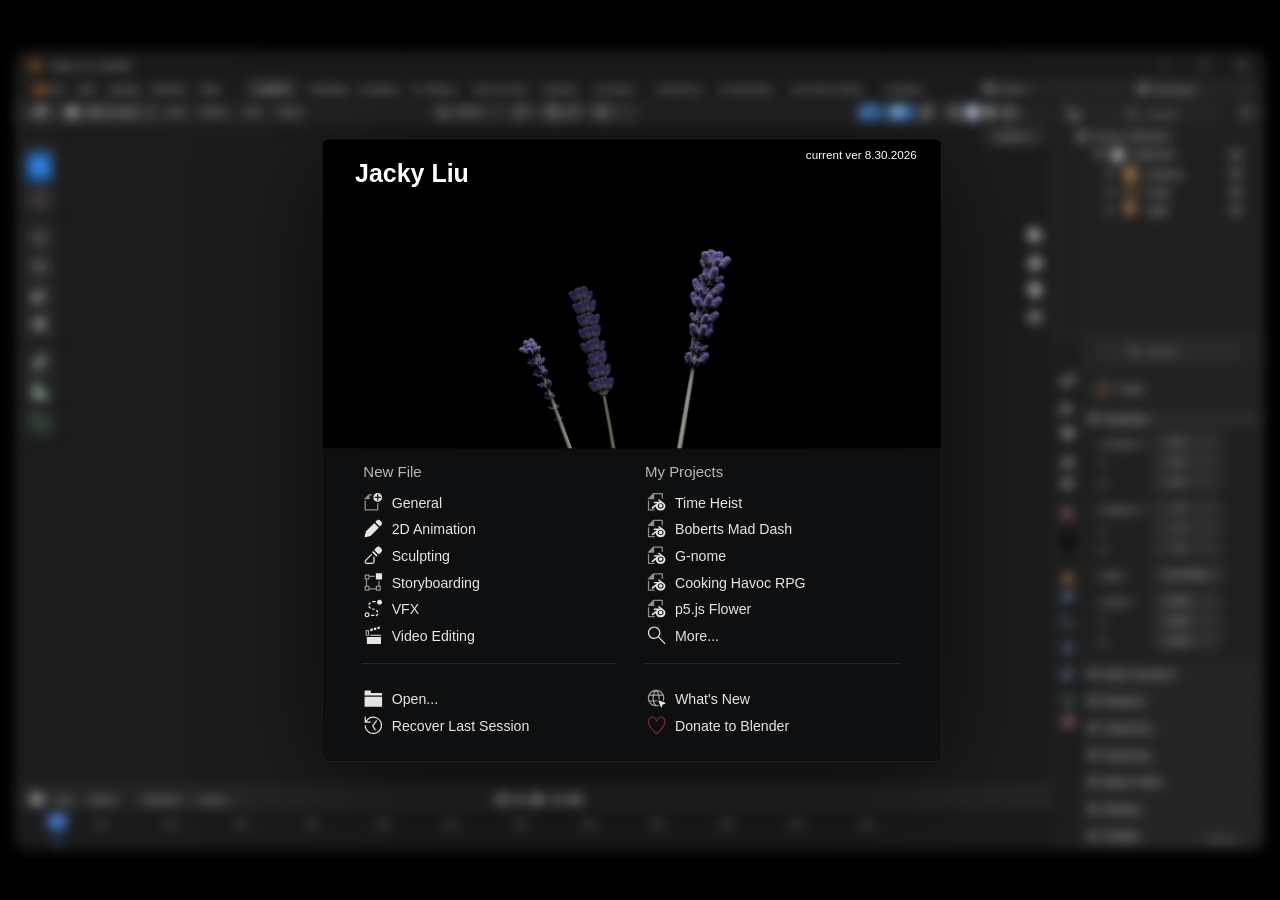
==== index.html @ 68625689 "three.js setup + first prototype 3D model display test into viewport of Blender window." ====
<!DOCTYPE html>
<html lang="en">
<head>
    <meta charset="UTF-8">
    <meta name="viewport" content="width=device-width, initial-scale=1.0">
    <title>Jacky Liu | Portfolio</title>
    <link rel="stylesheet" href="style.css?v=time-heist-recruiter-card-v5">
    <script src="startup.js?v=time-heist-recruiter-showcase" defer></script>
    <script type="module" src="showcase.js?v=time-heist-recruiter-showcase"></script>
</head>
<body>
    <main class="startup-stage" aria-label="Jacky Liu portfolio">
        <div class="workspace-window">
            <img
                class="blender-ui"
                src="assets/blender_ui_shell.svg?v=seamless-viewport-controls"
                alt="Blender-style portfolio workspace"
            >
        </div>

        <div class="viewport-showcase" aria-label="Time Heist 3D model showcase">
            <canvas class="viewport-canvas"></canvas>
            <div class="model-status" role="status">Loading Time Heist model...</div>
        </div>

        <div class="viewport-controls" aria-hidden="true">
            <svg class="viewport-control-header" viewBox="0 29 1190 26" preserveAspectRatio="none">
                <use href="assets/blender_ui_grouped.svg?v=viewport-transform-controls#viewport-header"></use>
            </svg>
            <svg class="viewport-control-toolbar" viewBox="0 55 54 370" preserveAspectRatio="xMinYMin meet">
                <use href="assets/blender_ui_grouped.svg?v=viewport-transform-controls#left-toolbar"></use>
            </svg>
            <svg class="viewport-control-options" viewBox="1100 55 90 30" preserveAspectRatio="xMaxYMin meet">
                <use href="assets/blender_ui_grouped.svg?v=viewport-transform-controls#viewport-options"></use>
            </svg>
            <svg class="viewport-control-navigation" viewBox="1150 155 40 140" preserveAspectRatio="xMaxYMin meet">
                <use href="assets/blender_ui_grouped.svg?v=viewport-transform-controls#right-viewport-nav"></use>
            </svg>
        </div>

        <aside class="project-details" aria-hidden="true" aria-label="Time Heist project details" inert>
            <div class="project-details-titlebar">
                <svg class="project-details-logo" viewBox="0 0 1800 1500" aria-hidden="true">
                    <use href="assets/blender_ui_grouped.svg#blender-blender"></use>
                </svg>
                <span class="project-details-filename">Time Heist.blend</span>
                <div class="project-window-controls" aria-hidden="true">
                    <span class="project-window-minimize"></span>
                    <span class="project-window-maximize"></span>
                    <span class="project-window-close"></span>
                </div>
            </div>
            <div class="project-details-body">
                <div class="project-heading">
                    <div class="project-meta">
                        <span>In development</span>
                        <span>27+ weeks</span>
                    </div>
                    <h1>Time Heist</h1>
                    <p class="project-summary">
                        A stealth puzzle game about breaking into Time Corp and using time travel to explore the building across repeated nights.
                    </p>
                </div>

                <div class="project-scope">
                    <div>
                        <span>Primary role</span>
                        <strong>Lead 3D Artist</strong>
                    </div>
                    <div>
                        <span>Additional disciplines</span>
                        <strong>Environment Art, Animation, Level Design</strong>
                    </div>
                </div>

                <div class="asset-preview-row" aria-live="polite">
                    <span>Selected asset</span>
                    <strong data-active-model>PC workstation</strong>
                    <span data-active-model-count>01 / 07</span>
                </div>

                <section class="project-contribution" aria-labelledby="contribution-heading">
                    <div class="contribution-heading">
                        <h2 id="contribution-heading">Selected contributions</h2>
                        <span>Jacky Liu</span>
                    </div>
                    <ol>
                        <li>
                            <span class="contribution-index">01</span>
                            <div>
                                <strong>3D environment production</strong>
                                <p>Created most of the 3D models that establish the world of Time Corp.</p>
                            </div>
                        </li>
                        <li>
                            <span class="contribution-index">02</span>
                            <div>
                                <strong>Level layout and spatial flow</strong>
                                <p>Contributed to the structure of levels and how players move through each space.</p>
                            </div>
                        </li>
                        <li>
                            <span class="contribution-index">03</span>
                            <div>
                                <strong>Environmental puzzle design</strong>
                                <p>Helped shape how puzzles are discovered, navigated, and solved through the environment.</p>
                            </div>
                        </li>
                    </ol>
                </section>

                <div class="project-footer">
                    <span class="project-genre">Stealth puzzle game</span>
                    <a class="project-link" href="https://surfinkreeper.itch.io/time-heist" target="_blank" rel="noreferrer">
                        View on itch.io
                    </a>
                </div>
            </div>
        </aside>

        <div class="startup-window">
            <div class="startup-art" aria-hidden="true">
                <video
                    class="startup-video startup-video-intro"
                    src="assets/media/flowers-intro.mp4?v=idle-handoff"
                    poster="assets/media/flowers-poster.jpg"
                    muted playsinline preload="auto"
                    disablepictureinpicture tabindex="-1"
                ></video>
                <video
                    class="startup-video startup-video-idle"
                    src="assets/media/flowers-idle.mp4?v=breathing-quicker"
                    muted loop playsinline preload="auto"
                    disablepictureinpicture tabindex="-1"
                ></video>
            </div>
            <img
                class="startup-frame"
                src="assets/blender_startup_grouped_jacky_v7.svg?v=video-overlay"
                alt="Jacky Liu portfolio startup window with project list"
            >
            <div class="project-menu" aria-label="My Projects">
                <button type="button" data-project="time-heist" aria-label="Open Time Heist"></button>
                <button type="button" data-project="boberts-mad-dash" aria-label="Select Boberts Mad Dash"></button>
                <button type="button" data-project="g-nome" aria-label="Select G-nome"></button>
                <button type="button" data-project="cooking-havoc-rpg" aria-label="Select Cooking Havoc RPG"></button>
                <button type="button" data-project="p5-flower" aria-label="Select p5.js Flower"></button>
            </div>
        </div>
    </main>
</body>
</html>
---- style.css ----
* {
  box-sizing: border-box;
  margin: 0;
  padding: 0;
}

html,
body {
  min-height: 100%;
}

body.project-active {
  overflow: hidden;
}

body {
  min-height: 100vh;
  overflow: hidden;
  background: #000;
  color: #fff;
  font-family: Arial, sans-serif;
}

.startup-stage {
  --window-inset: 16px;
  position: relative;
  width: 100vw;
  min-height: 100vh;
  display: grid;
  place-items: center;
  overflow: hidden;
  background: #000;
}

.blender-ui {
  display: block;
  user-select: none;
  pointer-events: none;
}

.workspace-window {
  /* Match the SVG proportions so the border never surrounds empty side gutters. */
  position: relative;
  width: min(
    calc(100vw - 2 * var(--window-inset)),
    calc((100svh - 2 * var(--window-inset) - 2px) * 1430 / 912 + 2px)
  );
  aspect-ratio: 1430 / 912;
  z-index: 2;
  transform-origin: calc(595 / 1430 * 100%) calc(461.5 / 912 * 100%);
  transition:
    transform 1600ms cubic-bezier(0.18, 0.84, 0.26, 1),
    opacity 500ms ease 650ms;
  will-change: transform, opacity;
}

.blender-ui {
  position: relative;
  z-index: 2;
  width: 100%;
  height: auto;
  object-fit: contain;
  border: 1px solid #4a4a4a;
  border-radius: 9px;
  background: #1c1c1c;
  opacity: 0;
  transform: translateY(28px) scale(0.86);
  filter: blur(0) drop-shadow(0 24px 80px rgba(0, 0, 0, 0.72));
  animation:
    windowPop 420ms cubic-bezier(0.16, 1, 0.3, 1) 500ms forwards,
    workspaceDefocus 1600ms ease-in-out 2000ms forwards;
}

.startup-window {
  position: absolute;
  left: 50%;
  top: 50%;
  width: min(54vw, 640px);
  min-width: 420px;
  aspect-ratio: 768 / 752;
  opacity: 0;
  transform: translate(-50%, -46%) scale(0.88);
  filter: drop-shadow(0 22px 58px rgba(0, 0, 0, 0.58));
  animation: dialogPop 360ms cubic-bezier(0.16, 1, 0.3, 1) 950ms forwards;
  transition:
    opacity 480ms ease,
    transform 620ms cubic-bezier(0.4, 0, 0.2, 1),
    filter 480ms ease;
  z-index: 4;
}

.startup-art {
  /* Match the artwork opening in the supplied 768 x 752 SVG exactly. */
  position: absolute;
  left: calc(2 / 768 * 100%);
  top: calc(2 / 752 * 100%);
  width: calc(744 / 768 * 100%);
  height: calc(372 / 752 * 100%);
  border-radius: 1.07527% 1.07527% 0 0 / 2.15054% 2.15054% 0 0;
  overflow: hidden;
  background: #000;
}

.startup-video {
  display: block;
  width: 100%;
  height: 100%;
  object-fit: cover;
  object-position: center;
}

.startup-video-idle {
  position: absolute;
  inset: 0;
  opacity: 0;
}

.startup-video-idle.is-active {
  opacity: 1;
}

.startup-frame {
  position: relative;
  z-index: 2;
  display: block;
  width: 100%;
  height: auto;
}

.project-menu {
  position: absolute;
  z-index: 3;
  left: calc(378 / 768 * 100%);
  top: calc(420 / 752 * 100%);
  width: calc(360 / 768 * 100%);
  height: calc(160 / 752 * 100%);
  display: grid;
  grid-template-rows: repeat(5, 1fr);
}

.project-menu button {
  width: 100%;
  min-width: 0;
  border: 1px solid transparent;
  border-radius: 3px;
  background: transparent;
  cursor: pointer;
  transition: background-color 120ms ease, border-color 120ms ease;
}

.project-menu button:hover,
.project-menu button:focus-visible {
  border-color: rgba(105, 168, 235, 0.5);
  outline: none;
  background: rgba(47, 111, 178, 0.34);
}

.project-menu button:active {
  background: rgba(56, 126, 201, 0.5);
}

.viewport-showcase {
  position: fixed;
  z-index: 1;
  inset: 0;
  width: 100vw;
  height: 100svh;
  overflow: hidden;
  background: #25282d;
  opacity: 0;
  pointer-events: none;
  transition: opacity 420ms ease;
  will-change: opacity;
}

.viewport-canvas {
  display: block;
  width: 100%;
  height: 100%;
}

.model-status {
  position: absolute;
  left: 50%;
  top: 50%;
  transform: translate(-50%, -50%);
  color: #c8c8c8;
  font-size: 13px;
  white-space: nowrap;
  transition: opacity 240ms ease;
}

.viewport-controls {
  position: fixed;
  z-index: 3;
  inset: 0;
  opacity: 0;
  pointer-events: none;
  filter: blur(0);
  animation:
    controlsAppear 420ms ease 500ms forwards,
    controlsDefocus 1600ms ease-in-out 2000ms forwards;
}

.viewport-controls svg {
  position: fixed;
  display: block;
  overflow: visible;
}

.viewport-control-header {
  left: var(--control-header-left, 0px);
  top: var(--control-header-top, 0px);
  width: var(--control-header-width, 1px);
  height: var(--control-header-height, 1px);
  overflow: hidden !important;
}

.viewport-control-toolbar {
  left: var(--control-toolbar-left, 0px);
  top: var(--control-toolbar-top, 0px);
  width: var(--control-toolbar-width, 1px);
  height: var(--control-toolbar-height, 1px);
}

.viewport-control-options {
  left: var(--control-options-left, 0px);
  top: var(--control-options-top, 0px);
  width: var(--control-options-width, 1px);
  height: var(--control-options-height, 1px);
}

.viewport-control-navigation {
  left: var(--control-navigation-left, 0px);
  top: var(--control-navigation-top, 0px);
  width: var(--control-navigation-width, 1px);
  height: var(--control-navigation-height, 1px);
}

.viewport-showcase.is-ready .model-status {
  opacity: 0;
}

.viewport-showcase.is-error .model-status {
  color: #f1a0a0;
}

.project-details {
  position: fixed;
  z-index: 4;
  top: 50%;
  right: clamp(62px, 5.5vw, 92px);
  width: clamp(430px, 40vw, 580px);
  height: min(88svh, 760px);
  max-height: calc(100svh - 64px);
  display: flex;
  flex-direction: column;
  overflow: hidden;
  border: 1px solid #51555a;
  border-radius: 7px;
  background: rgba(35, 37, 41, 0.97);
  box-shadow: 0 22px 62px rgba(0, 0, 0, 0.5);
  color: #d8d8d8;
  opacity: 0;
  pointer-events: none;
  transform: translate(28px, -50%) scale(0.96);
  transition:
    opacity 360ms ease 900ms,
    transform 560ms cubic-bezier(0.16, 1, 0.3, 1) 900ms;
  font-family: Arial, sans-serif;
  letter-spacing: 0;
}

.project-details-titlebar {
  flex: 0 0 32px;
  height: 32px;
  display: flex;
  align-items: center;
  gap: 8px;
  padding-left: 9px;
  border-bottom: 1px solid #111214;
  background: #1b1d20;
  color: #cfd1d4;
  font-size: 12px;
}

.project-details-logo {
  flex: 0 0 20px;
  width: 20px;
  height: 18px;
}

.project-details-filename {
  min-width: 0;
  overflow: hidden;
  text-overflow: ellipsis;
  white-space: nowrap;
}

.project-window-controls {
  height: 100%;
  margin-left: auto;
  display: flex;
  align-items: stretch;
}

.project-window-controls span {
  position: relative;
  width: 32px;
  color: #d5d5d5;
}

.project-window-controls span::before,
.project-window-controls span::after {
  content: "";
  position: absolute;
  left: 50%;
  top: 50%;
  width: 10px;
  height: 1px;
  background: currentColor;
  transform: translate(-50%, -50%);
}

.project-window-maximize::before {
  height: 8px !important;
  border: 1px solid currentColor;
  background: transparent !important;
}

.project-window-close {
  background: #c84c4c;
}

.project-window-close::before {
  transform: translate(-50%, -50%) rotate(45deg) !important;
}

.project-window-close::after {
  transform: translate(-50%, -50%) rotate(-45deg) !important;
}

.project-details-body {
  flex: 1 1 auto;
  min-height: 0;
  display: flex;
  flex-direction: column;
  padding: 16px 24px;
  overflow-y: auto;
  max-height: none;
}

.project-meta {
  display: flex;
  justify-content: space-between;
  gap: 16px;
  color: #9ba0a7;
  font-size: 10px;
  font-weight: 700;
  text-transform: uppercase;
}

.project-details h1 {
  margin-top: 9px;
  color: #f1f2f3;
  font-size: clamp(32px, 3vw, 42px);
  line-height: 1.05;
  letter-spacing: 0;
}

.project-summary {
  max-width: 48ch;
  margin-top: 12px;
  color: #bfc2c6;
  font-size: 13.5px;
  line-height: 1.52;
}

.project-scope {
  display: grid;
  grid-template-columns: 0.85fr 1.5fr;
  margin-top: 14px;
  border-top: 1px solid #4a4d52;
  border-bottom: 1px solid #151618;
}

.project-scope > div {
  min-width: 0;
  padding: 10px 14px 10px 0;
}

.project-scope > div + div {
  padding-left: 18px;
  border-left: 1px solid #4a4d52;
}

.project-scope span {
  display: block;
  color: #8f949a;
  font-size: 9px;
  font-weight: 700;
  text-transform: uppercase;
}

.project-scope strong {
  display: block;
  margin-top: 5px;
  color: #e1e3e5;
  font-size: 12px;
  line-height: 1.35;
}

.asset-preview-row {
  display: grid;
  grid-template-columns: auto minmax(0, 1fr) auto;
  align-items: center;
  gap: 10px;
  min-height: 33px;
  margin-top: 8px;
  padding: 0 9px;
  border-top: 1px solid #4a4d52;
  border-bottom: 1px solid #151618;
  background: #2b2e32;
  color: #94999f;
  font-size: 10px;
  text-transform: uppercase;
}

.asset-preview-row strong {
  overflow: hidden;
  color: #e1e3e5;
  font-size: 11px;
  text-align: right;
  text-overflow: ellipsis;
  white-space: nowrap;
}

.project-contribution {
  margin-top: 14px;
}

.contribution-heading {
  display: flex;
  align-items: baseline;
  justify-content: space-between;
  gap: 16px;
}

.contribution-heading h2 {
  color: #f2f2f2;
  font-size: 13px;
  line-height: 1.3;
}

.contribution-heading span {
  color: #f39a42;
  font-size: 10px;
  font-weight: 700;
  text-transform: uppercase;
}

.project-contribution ol {
  margin-top: 8px;
  list-style: none;
}

.project-contribution li {
  display: grid;
  grid-template-columns: 30px minmax(0, 1fr);
  gap: 10px;
  padding: 7px 0;
  border-top: 1px solid #44474c;
}

.contribution-index {
  color: #f39a42;
  font-size: 10px;
  font-weight: 700;
  line-height: 1.4;
}

.project-contribution li strong {
  display: block;
  color: #e7e8e9;
  font-size: 12px;
  line-height: 1.35;
}

.project-contribution li p {
  margin-top: 3px;
  color: #aeb2b6;
  font-size: 11.5px;
  line-height: 1.42;
}

.project-footer {
  display: flex;
  align-items: center;
  justify-content: space-between;
  gap: 18px;
  margin-top: auto;
  padding-top: 10px;
  border-top: 1px solid #4a4d52;
}

.project-genre {
  color: #8f949a;
  font-size: 10px;
  font-weight: 700;
  text-transform: uppercase;
}

.project-link {
  display: inline-flex;
  align-items: center;
  min-height: 34px;
  flex: 0 0 auto;
  margin-top: 0;
  padding: 0 13px;
  border: 1px solid #5f646a;
  border-radius: 4px;
  background: #3a3d42;
  color: #f4f4f4;
  font-size: 12px;
  font-weight: 600;
  text-decoration: none;
  transition: background-color 140ms ease, border-color 140ms ease;
}

.project-link:hover,
.project-link:focus-visible {
  border-color: #f39a42;
  outline: none;
  background: #484c52;
}

.startup-stage.project-open .startup-window {
  animation: none;
  opacity: 0;
  transform: translate(-50%, -50%) scale(0.94);
  filter: blur(8px) drop-shadow(0 12px 30px rgba(0, 0, 0, 0.35));
  pointer-events: none;
}

.startup-stage.project-open .blender-ui {
  animation: none;
  opacity: 1;
  transform: none;
  background: transparent;
  filter: blur(0) drop-shadow(0 24px 80px rgba(0, 0, 0, 0.72));
  transition: filter 900ms ease;
}

.startup-stage.project-open .workspace-window {
  transform: scale(1.8);
  opacity: 0;
}

.startup-stage.project-open .viewport-showcase {
  opacity: 1;
}

.startup-stage.project-open .project-details {
  opacity: 1;
  pointer-events: auto;
  transform: translate(0, -50%) scale(1);
}

.startup-stage.project-open .viewport-controls {
  animation: none;
  opacity: 1;
  filter: blur(0);
  transition: filter 900ms ease;
}

.startup-stage.project-open .viewport-controls svg {
  transition:
    left 1600ms cubic-bezier(0.18, 0.84, 0.26, 1),
    top 1600ms cubic-bezier(0.18, 0.84, 0.26, 1),
    width 1600ms cubic-bezier(0.18, 0.84, 0.26, 1),
    height 1600ms cubic-bezier(0.18, 0.84, 0.26, 1);
}

.startup-stage.project-open .viewport-control-header {
  left: 0;
  top: 0;
  width: 100vw;
  height: clamp(27px, 2.2vw, 34px);
}

.startup-stage.project-open .viewport-control-toolbar {
  left: clamp(8px, 0.8vw, 14px);
  top: clamp(38px, 3.5vw, 54px);
  width: clamp(42px, 3.8vw, 54px);
  height: clamp(288px, 27vw, 370px);
}

.startup-stage.project-open .viewport-control-options {
  left: calc(100vw - clamp(76px, 7.6vw, 94px) - clamp(8px, 0.8vw, 14px));
  top: clamp(35px, 3vw, 48px);
  width: clamp(76px, 7.6vw, 94px);
  height: 32px;
}

.startup-stage.project-open .viewport-control-navigation {
  left: calc(100vw - clamp(36px, 3.4vw, 44px) - clamp(7px, 0.7vw, 12px));
  top: clamp(90px, 12vh, 150px);
  width: clamp(36px, 3.4vw, 44px);
  height: clamp(126px, 12vw, 154px);
}

@keyframes windowPop {
  0% {
    opacity: 0;
    transform: translateY(28px) scale(0.86);
  }

  70% {
    opacity: 1;
    transform: translateY(-4px) scale(1.012);
  }

  100% {
    opacity: 1;
    transform: translateY(0) scale(1);
  }
}

@keyframes workspaceDefocus {
  from {
    filter: blur(0) drop-shadow(0 24px 80px rgba(0, 0, 0, 0.72));
  }

  to {
    filter: blur(6px) drop-shadow(0 24px 80px rgba(0, 0, 0, 0.72));
  }
}

@keyframes controlsAppear {
  to {
    opacity: 1;
  }
}

@keyframes controlsDefocus {
  from {
    filter: blur(0);
  }

  to {
    filter: blur(6px);
  }
}

@keyframes dialogPop {
  0% {
    opacity: 0;
    transform: translate(-50%, -46%) scale(0.88);
  }

  72% {
    opacity: 1;
    transform: translate(-50%, -51%) scale(1.018);
  }

  100% {
    opacity: 1;
    transform: translate(-50%, -50%) scale(1);
  }
}

@media (max-width: 780px) {
  body {
    overflow: auto;
  }

  .startup-stage {
    --window-inset: 9px;
    min-height: 100svh;
  }

  .blender-ui {
    transform-origin: 50% 50%;
  }

  .startup-window {
    width: min(88vw, 540px);
    min-width: 0;
  }

  .startup-stage.project-open .viewport-control-header {
    width: max(850px, 100vw);
  }

  .startup-stage.project-open .viewport-control-toolbar {
    top: 36px;
  }

  .startup-stage.project-open .viewport-control-options {
    top: 34px;
  }

  .startup-stage.project-open .workspace-window {
    transform: scale(2.15);
  }

  .project-details {
    top: auto;
    right: 10px;
    bottom: 10px;
    left: 66px;
    width: auto;
    height: auto;
    max-height: 43svh;
    transform: translateY(24px) scale(0.97);
  }

  .startup-stage.project-open .project-details {
    transform: translateY(0) scale(1);
  }

  .project-details-body {
    max-height: calc(43svh - 32px);
    padding: 14px 16px 16px;
  }

  .project-details h1 {
    font-size: 28px;
  }

  .project-summary {
    font-size: 12px;
    line-height: 1.4;
  }

  .asset-preview-row,
  .project-contribution {
    margin-top: 12px;
  }

  .project-scope {
    margin-top: 14px;
  }

  .project-scope > div {
    padding-top: 10px;
    padding-bottom: 10px;
  }

  .project-contribution li {
    padding: 8px 0;
  }

  .project-footer {
    margin-top: 10px;
  }
}

@media (prefers-reduced-motion: reduce) {
  .blender-ui,
  .startup-window {
    animation-duration: 1ms;
  }

  .workspace-window,
  .viewport-showcase,
  .startup-window,
  .project-details,
  .viewport-controls,
  .viewport-controls svg {
    transition-duration: 1ms;
  }
}
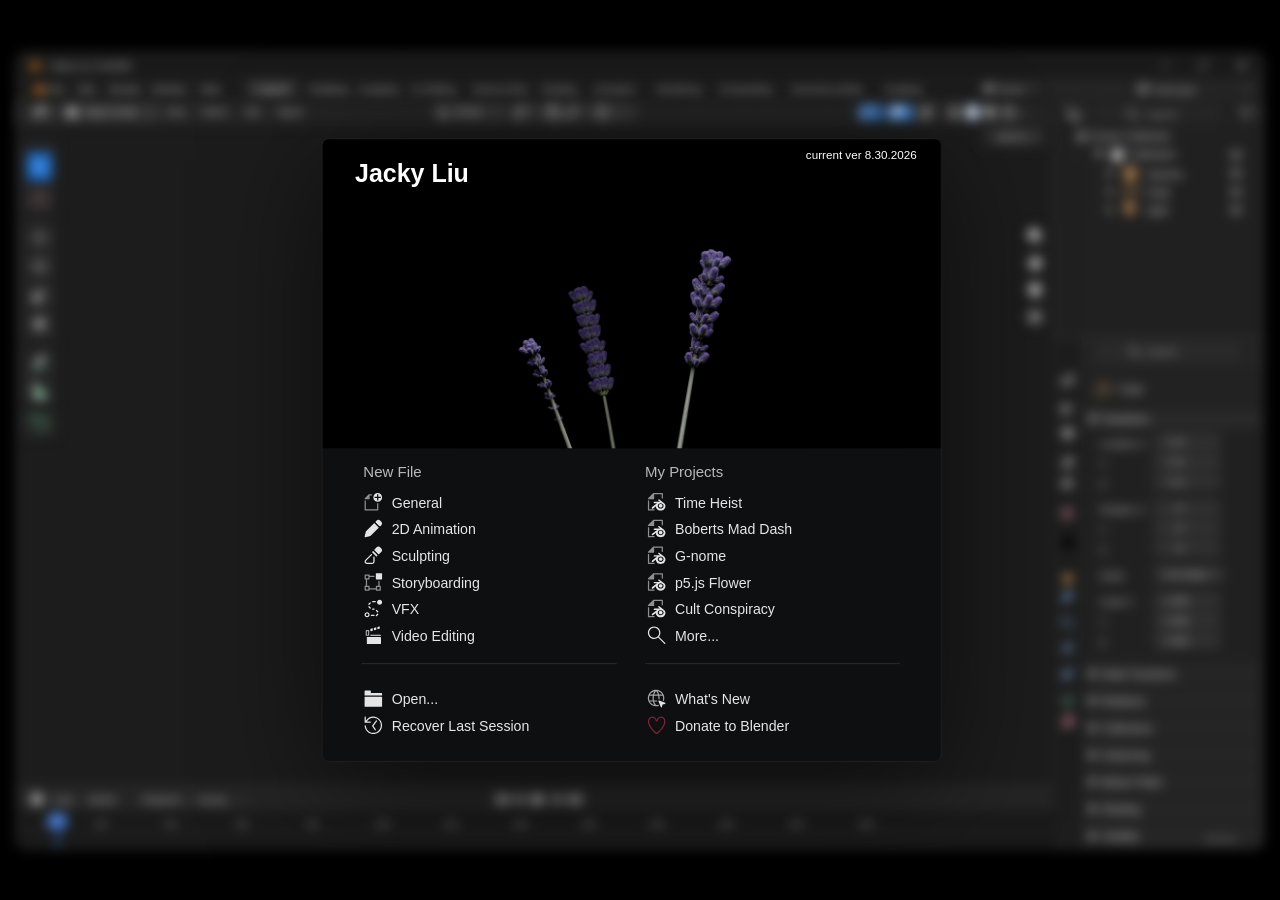
==== commit 2e318095: "project assets ported over project assets and my descriptions of projects from old site" ====
--- a/index.html
+++ b/index.html
@@ -4,9 +4,13 @@
     <meta charset="UTF-8">
     <meta name="viewport" content="width=device-width, initial-scale=1.0">
     <title>Jacky Liu | Portfolio</title>
-    <link rel="stylesheet" href="style.css?v=time-heist-recruiter-card-v5">
-    <script src="startup.js?v=time-heist-recruiter-showcase" defer></script>
-    <script type="module" src="showcase.js?v=time-heist-recruiter-showcase"></script>
+    <link rel="stylesheet" href="style.css?v=cult-conspiracy-v1">
+    <script src="startup.js?v=cult-conspiracy-v1" defer></script>
+    <script src="boberts.js?v=boberts-project-v1" defer></script>
+    <script src="g-nome.js?v=g-nome-project-v1" defer></script>
+    <script src="cult-conspiracy.js?v=cult-conspiracy-v1" defer></script>
+    <script src="flower-showcase.js?v=p5-flower-interaction-v1" defer></script>
+    <script type="module" src="showcase.js?v=time-heist-phone-v3"></script>
 </head>
 <body>
     <main class="startup-stage" aria-label="Jacky Liu portfolio">
@@ -21,6 +25,142 @@
         <div class="viewport-showcase" aria-label="Time Heist 3D model showcase">
             <canvas class="viewport-canvas"></canvas>
             <div class="model-status" role="status">Loading Time Heist model...</div>
+        </div>
+
+        <div class="flower-showcase" aria-label="p5.js procedural flower 3D showcase">
+            <div class="flower-canvas-host"></div>
+            <div class="flower-interaction-surface" role="button" tabindex="0" aria-label="Pause or orbit the procedural flower"></div>
+            <div class="model-status flower-status" role="status">Generating procedural flower...</div>
+        </div>
+
+        <div class="boberts-showcase" aria-label="Boberts Mad Dash media showcase">
+            <div class="boberts-media-stack">
+                <section class="project-media-window boberts-video-window" aria-label="Boberts Mad Dash gameplay video">
+                    <div class="project-media-titlebar">
+                        <svg class="project-details-logo" viewBox="0 0 1800 1500" aria-hidden="true">
+                            <use href="assets/blender_ui_grouped.svg#blender-blender"></use>
+                        </svg>
+                        <span>Gameplay_Preview.mp4</span>
+                        <div class="project-window-controls" aria-hidden="true">
+                            <span class="project-window-minimize"></span>
+                            <span class="project-window-maximize"></span>
+                            <span class="project-window-close"></span>
+                        </div>
+                    </div>
+                    <div class="boberts-video-frame">
+                        <iframe
+                            title="Boberts Mad Dash gameplay video"
+                            data-src="https://www.youtube-nocookie.com/embed/MgvmPtvbOAM?rel=0"
+                            allow="accelerometer; autoplay; clipboard-write; encrypted-media; gyroscope; picture-in-picture; web-share"
+                            allowfullscreen
+                        ></iframe>
+                    </div>
+                </section>
+
+                <section class="project-media-window boberts-gallery-window" aria-label="Boberts Mad Dash image showcase">
+                    <div class="project-media-titlebar">
+                        <svg class="project-details-logo" viewBox="0 0 1800 1500" aria-hidden="true">
+                            <use href="assets/blender_ui_grouped.svg#blender-blender"></use>
+                        </svg>
+                        <span>Art_Development</span>
+                        <div class="project-window-controls" aria-hidden="true">
+                            <span class="project-window-minimize"></span>
+                            <span class="project-window-maximize"></span>
+                            <span class="project-window-close"></span>
+                        </div>
+                    </div>
+                    <div class="boberts-gallery-frame">
+                        <img class="boberts-gallery-image is-active" src="assets/projects/boberts/itch-01.png" alt="Bobert character artwork">
+                        <img class="boberts-gallery-image" src="assets/projects/boberts/itch-02.png" alt="Boberts Mad Dash city gameplay">
+                    </div>
+                </section>
+            </div>
+        </div>
+
+        <div class="g-nome-showcase" aria-label="G-NOME media showcase">
+            <div class="g-nome-media-stack">
+                <section class="project-media-window g-nome-video-window" aria-label="G-NOME gameplay video">
+                    <div class="project-media-titlebar">
+                        <svg class="project-details-logo" viewBox="0 0 1800 1500" aria-hidden="true">
+                            <use href="assets/blender_ui_grouped.svg#blender-blender"></use>
+                        </svg>
+                        <span>G-NOME_Gameplay.mp4</span>
+                        <div class="project-window-controls" aria-hidden="true">
+                            <span class="project-window-minimize"></span>
+                            <span class="project-window-maximize"></span>
+                            <span class="project-window-close"></span>
+                        </div>
+                    </div>
+                    <div class="g-nome-video-frame">
+                        <iframe
+                            title="G-NOME gameplay video"
+                            data-src="https://www.youtube-nocookie.com/embed/psUDA7cmL-o?rel=0"
+                            allow="accelerometer; autoplay; clipboard-write; encrypted-media; gyroscope; picture-in-picture; web-share"
+                            allowfullscreen
+                        ></iframe>
+                    </div>
+                </section>
+
+                <section class="project-media-window g-nome-gallery-window" aria-label="G-NOME image showcase">
+                    <div class="project-media-titlebar">
+                        <svg class="project-details-logo" viewBox="0 0 1800 1500" aria-hidden="true">
+                            <use href="assets/blender_ui_grouped.svg#blender-blender"></use>
+                        </svg>
+                        <span>Arena_And_Environment_Design</span>
+                        <div class="project-window-controls" aria-hidden="true">
+                            <span class="project-window-minimize"></span>
+                            <span class="project-window-maximize"></span>
+                            <span class="project-window-close"></span>
+                        </div>
+                    </div>
+                    <div class="g-nome-gallery-frame">
+                        <img class="g-nome-gallery-image is-active" src="assets/projects/g-nome/itch-07.png" alt="G-NOME multiplayer arena overview">
+                        <img class="g-nome-gallery-image" src="assets/projects/g-nome/itch-04.png" alt="G-NOME arena with floating islands and bridges">
+                    </div>
+                </section>
+            </div>
+        </div>
+
+        <div class="cult-showcase" aria-label="Cult Conspiracy media showcase">
+            <div class="cult-media-stack">
+                <section class="project-media-window cult-animation-window" aria-label="Cult Conspiracy animated game art">
+                    <div class="project-media-titlebar">
+                        <svg class="project-details-logo" viewBox="0 0 1800 1500" aria-hidden="true">
+                            <use href="assets/blender_ui_grouped.svg#blender-blender"></use>
+                        </svg>
+                        <span>Animated_Game_Art.gif</span>
+                        <div class="project-window-controls" aria-hidden="true">
+                            <span class="project-window-minimize"></span>
+                            <span class="project-window-maximize"></span>
+                            <span class="project-window-close"></span>
+                        </div>
+                    </div>
+                    <div class="cult-animation-frame">
+                        <img class="cult-title-art" src="assets/projects/cult-conspiracy/title.png" alt="Cult Conspiracy title screen">
+                        <img class="cult-sprite cult-sprite-investigator" src="assets/projects/cult-conspiracy/animation-01.gif" alt="Animated purple cult character">
+                        <img class="cult-sprite cult-sprite-cultist" src="assets/projects/cult-conspiracy/animation-03.gif" alt="Animated gray cult character">
+                        <img class="cult-sprite cult-sprite-magic" src="assets/projects/cult-conspiracy/animation-02.gif" alt="Animated purple magic effect">
+                    </div>
+                </section>
+
+                <section class="project-media-window cult-gallery-window" aria-label="Cult Conspiracy art and gameplay showcase">
+                    <div class="project-media-titlebar">
+                        <svg class="project-details-logo" viewBox="0 0 1800 1500" aria-hidden="true">
+                            <use href="assets/blender_ui_grouped.svg#blender-blender"></use>
+                        </svg>
+                        <span>Cutscenes_And_Gameplay</span>
+                        <div class="project-window-controls" aria-hidden="true">
+                            <span class="project-window-minimize"></span>
+                            <span class="project-window-maximize"></span>
+                            <span class="project-window-close"></span>
+                        </div>
+                    </div>
+                    <div class="cult-gallery-frame">
+                        <img class="cult-gallery-image is-active" src="assets/projects/cult-conspiracy/screenshot-01.png" alt="Hand-drawn Cult Conspiracy cave cutscene">
+                        <img class="cult-gallery-image" src="assets/projects/cult-conspiracy/screenshot-02.png" alt="Cult Conspiracy shooting tutorial gameplay">
+                    </div>
+                </section>
+            </div>
         </div>
 
         <div class="viewport-controls" aria-hidden="true">
@@ -38,7 +178,7 @@
             </svg>
         </div>
 
-        <aside class="project-details" aria-hidden="true" aria-label="Time Heist project details" inert>
+        <aside class="project-details project-details-time-heist" data-project-details="time-heist" aria-hidden="true" aria-label="Time Heist project details" inert>
             <div class="project-details-titlebar">
                 <svg class="project-details-logo" viewBox="0 0 1800 1500" aria-hidden="true">
                     <use href="assets/blender_ui_grouped.svg#blender-blender"></use>
@@ -76,12 +216,11 @@
                 <div class="asset-preview-row" aria-live="polite">
                     <span>Selected asset</span>
                     <strong data-active-model>PC workstation</strong>
-                    <span data-active-model-count>01 / 07</span>
-                </div>
-
-                <section class="project-contribution" aria-labelledby="contribution-heading">
+                </div>
+
+                <section class="project-contribution" aria-labelledby="time-heist-contribution-heading">
                     <div class="contribution-heading">
-                        <h2 id="contribution-heading">Selected contributions</h2>
+                        <h2 id="time-heist-contribution-heading">Selected contributions</h2>
                         <span>Jacky Liu</span>
                     </div>
                     <ol>
@@ -112,6 +251,316 @@
                 <div class="project-footer">
                     <span class="project-genre">Stealth puzzle game</span>
                     <a class="project-link" href="https://surfinkreeper.itch.io/time-heist" target="_blank" rel="noreferrer">
+                        View on itch.io
+                    </a>
+                </div>
+            </div>
+        </aside>
+
+        <aside class="project-details project-details-boberts" data-project-details="boberts-mad-dash" aria-hidden="true" aria-label="Boberts Mad Dash project details" inert>
+            <div class="project-details-titlebar">
+                <svg class="project-details-logo" viewBox="0 0 1800 1500" aria-hidden="true">
+                    <use href="assets/blender_ui_grouped.svg#blender-blender"></use>
+                </svg>
+                <span class="project-details-filename">Boberts_Mad_Dash.blend</span>
+                <div class="project-window-controls" aria-hidden="true">
+                    <span class="project-window-minimize"></span>
+                    <span class="project-window-maximize"></span>
+                    <span class="project-window-close"></span>
+                </div>
+            </div>
+            <div class="project-details-body">
+                <div class="project-heading">
+                    <div class="project-meta">
+                        <span>In development</span>
+                        <span>2-3 months</span>
+                    </div>
+                    <h1>Bobert's Mad Dash</h1>
+                    <p class="project-summary">
+                        A fast 3D skateboarding game about stylish movement, tricks, and urban exploration through a playful city.
+                    </p>
+                </div>
+
+                <div class="project-scope">
+                    <div>
+                        <span>Primary role</span>
+                        <strong>Lead 3D &amp; Technical Artist</strong>
+                    </div>
+                    <div>
+                        <span>Additional disciplines</span>
+                        <strong>Shader Graphs, VFX, Lighting</strong>
+                    </div>
+                </div>
+
+                <section class="project-contribution" aria-labelledby="boberts-contribution-heading">
+                    <div class="contribution-heading">
+                        <h2 id="boberts-contribution-heading">Selected contributions</h2>
+                        <span>Jacky Liu</span>
+                    </div>
+                    <ol>
+                        <li>
+                            <span class="contribution-index">01</span>
+                            <div>
+                                <strong>Toon shading and halftones</strong>
+                                <p>Built primarily node-based toon shaders and halftone treatments that shape the game's illustrated look, with targeted HLSL where needed.</p>
+                            </div>
+                        </li>
+                        <li>
+                            <span class="contribution-index">02</span>
+                            <div>
+                                <strong>Connected hard-surface outlines</strong>
+                                <p>Worked through normal-based outline artifacts where square corners could split and extrude outward, keeping silhouettes visually connected around hard-edged forms.</p>
+                            </div>
+                        </li>
+                        <li>
+                            <span class="contribution-index">03</span>
+                            <div>
+                                <strong>3D pipeline and mesh cleanup</strong>
+                                <p>Led 3D art support, helped modelers improve UVs and topology, and used ProBuilder geometry tools to remove excessive faces from environment assets.</p>
+                            </div>
+                        </li>
+                        <li>
+                            <span class="contribution-index">04</span>
+                            <div>
+                                <strong>VFX and scene lighting</strong>
+                                <p>Created effects including sparks and motion trails, and contributed to the lighting that supports the game's speed and readability.</p>
+                            </div>
+                        </li>
+                    </ol>
+                </section>
+
+                <div class="project-footer">
+                    <span class="project-genre">3D action and racing</span>
+                    <a class="project-link" href="https://frenchfrys.itch.io/boberts-mad-dash-to-the-silly-and-whimsy-factory" target="_blank" rel="noreferrer">
+                        View on itch.io
+                    </a>
+                </div>
+            </div>
+        </aside>
+
+        <aside class="project-details project-details-g-nome" data-project-details="g-nome" aria-hidden="true" aria-label="G-NOME project details" inert>
+            <div class="project-details-titlebar">
+                <svg class="project-details-logo" viewBox="0 0 1800 1500" aria-hidden="true">
+                    <use href="assets/blender_ui_grouped.svg#blender-blender"></use>
+                </svg>
+                <span class="project-details-filename">G-NOME.blend</span>
+                <div class="project-window-controls" aria-hidden="true">
+                    <span class="project-window-minimize"></span>
+                    <span class="project-window-maximize"></span>
+                    <span class="project-window-close"></span>
+                </div>
+            </div>
+            <div class="project-details-body">
+                <div class="project-heading">
+                    <div class="project-meta">
+                        <span>Released WIP build</span>
+                        <span>Z3 Expo 2025</span>
+                    </div>
+                    <h1>G-NOME</h1>
+                    <p class="project-summary">
+                        A fast multiplayer arena shooter where players combine movement, offense, and utility abilities to build their own gnome loadout.
+                    </p>
+                </div>
+
+                <div class="project-scope">
+                    <div>
+                        <span>Primary role</span>
+                        <strong>Level Designer &amp; 3D Artist</strong>
+                    </div>
+                    <div>
+                        <span>Project focus</span>
+                        <strong>Arena Layout, Environment Art</strong>
+                    </div>
+                </div>
+
+                <section class="project-contribution" aria-labelledby="g-nome-contribution-heading">
+                    <div class="contribution-heading">
+                        <h2 id="g-nome-contribution-heading">Selected contributions</h2>
+                        <span>Jacky Liu</span>
+                    </div>
+                    <ol>
+                        <li>
+                            <span class="contribution-index">01</span>
+                            <div>
+                                <strong>Multiplayer arena flow</strong>
+                                <p>Contributed to combat layouts with clear sightlines, quick routes back into action, and space for fast FPS movement.</p>
+                            </div>
+                        </li>
+                        <li>
+                            <span class="contribution-index">02</span>
+                            <div>
+                                <strong>Ability-aware level design</strong>
+                                <p>Shaped traversal and combat spaces around movement abilities such as dashing, leaping, and teleporting.</p>
+                            </div>
+                        </li>
+                        <li>
+                            <span class="contribution-index">03</span>
+                            <div>
+                                <strong>3D environment production</strong>
+                                <p>Created and supported low-poly environment assets that establish the arena's playful floating-island setting.</p>
+                            </div>
+                        </li>
+                    </ol>
+                </section>
+
+                <div class="project-footer">
+                    <span class="project-genre">Multiplayer arena FPS</span>
+                    <a class="project-link" href="https://frenchfrys.itch.io/g-nome" target="_blank" rel="noreferrer">
+                        View on itch.io
+                    </a>
+                </div>
+            </div>
+        </aside>
+
+        <aside class="project-details project-details-p5-flower" data-project-details="p5-flower" aria-hidden="true" aria-label="p5.js Flower project details" inert>
+            <div class="project-details-titlebar">
+                <svg class="project-details-logo" viewBox="0 0 1800 1500" aria-hidden="true">
+                    <use href="assets/blender_ui_grouped.svg#blender-blender"></use>
+                </svg>
+                <span class="project-details-filename">p5_Flower.js</span>
+                <div class="project-window-controls" aria-hidden="true">
+                    <span class="project-window-minimize"></span>
+                    <span class="project-window-maximize"></span>
+                    <span class="project-window-close"></span>
+                </div>
+            </div>
+            <div class="project-details-body">
+                <div class="project-heading">
+                    <div class="project-meta">
+                        <span>Procedural graphics</span>
+                        <span>2 weeks</span>
+                    </div>
+                    <h1>p5.js Flower</h1>
+                    <p class="project-summary">
+                        An interactive 3D flower generated with trigonometric functions and parametric equations, inspired by J&aacute;nos Karsai.
+                    </p>
+                </div>
+
+                <div class="project-scope">
+                    <div>
+                        <span>Primary role</span>
+                        <strong>Interactive Developer</strong>
+                    </div>
+                    <div>
+                        <span>Project focus</span>
+                        <strong>Procedural 3D, Mathematical Visualization</strong>
+                    </div>
+                </div>
+
+                <section class="project-contribution" aria-labelledby="p5-flower-contribution-heading">
+                    <div class="contribution-heading">
+                        <h2 id="p5-flower-contribution-heading">Mathematical approach</h2>
+                        <span>Jacky Liu</span>
+                    </div>
+                    <ol>
+                        <li>
+                            <span class="contribution-index">01</span>
+                            <div>
+                                <strong>Polar coordinate petals</strong>
+                                <p>Used angular sampling and polar coordinates to generate the repeating petal formations.</p>
+                            </div>
+                        </li>
+                        <li>
+                            <span class="contribution-index">02</span>
+                            <div>
+                                <strong>Power-controlled curvature</strong>
+                                <p>Applied power functions to tune the sharpness and curvature of each petal.</p>
+                            </div>
+                        </li>
+                        <li>
+                            <span class="contribution-index">03</span>
+                            <div>
+                                <strong>Exponential bloom profile</strong>
+                                <p>Used exponential decay to form the gradual cone-like transition from the stem into the bloom.</p>
+                            </div>
+                        </li>
+                        <li>
+                            <span class="contribution-index">04</span>
+                            <div>
+                                <strong>Bump mapping</strong>
+                                <p>Added a procedural bump function to create organic texture variation along the petal edges.</p>
+                            </div>
+                        </li>
+                    </ol>
+                </section>
+
+                <div class="project-footer">
+                    <span class="project-genre">Interactive generative art</span>
+                    <a class="project-link" href="https://editor.p5js.org/jackyliu432/sketches/OWZIvngLd" target="_blank" rel="noreferrer">
+                        View p5.js sketch
+                    </a>
+                </div>
+            </div>
+        </aside>
+
+        <aside class="project-details project-details-cult" data-project-details="cult-conspiracy" aria-hidden="true" aria-label="Cult Conspiracy project details" inert>
+            <div class="project-details-titlebar">
+                <svg class="project-details-logo" viewBox="0 0 1800 1500" aria-hidden="true">
+                    <use href="assets/blender_ui_grouped.svg#blender-blender"></use>
+                </svg>
+                <span class="project-details-filename">Cult_Conspiracy.project</span>
+                <div class="project-window-controls" aria-hidden="true">
+                    <span class="project-window-minimize"></span>
+                    <span class="project-window-maximize"></span>
+                    <span class="project-window-close"></span>
+                </div>
+            </div>
+            <div class="project-details-body">
+                <div class="project-heading">
+                    <div class="project-meta">
+                        <span>48-hour game jam</span>
+                        <span>Fall 2024 ZotJam</span>
+                    </div>
+                    <h1>Cult Conspiracy</h1>
+                    <p class="project-summary">
+                        A spooky bullet-hell game about an investigative journalist infiltrating a cult and fighting through magic, enemies, and escalating chaos.
+                    </p>
+                </div>
+
+                <div class="project-scope">
+                    <div>
+                        <span>Primary role</span>
+                        <strong>2D Artist &amp; Art Programmer</strong>
+                    </div>
+                    <div>
+                        <span>Project focus</span>
+                        <strong>Pixel Art, Cutscenes, Animated Intro</strong>
+                    </div>
+                </div>
+
+                <section class="project-contribution" aria-labelledby="cult-contribution-heading">
+                    <div class="contribution-heading">
+                        <h2 id="cult-contribution-heading">Selected contributions</h2>
+                        <span>Jacky Liu</span>
+                    </div>
+                    <ol>
+                        <li>
+                            <span class="contribution-index">01</span>
+                            <div>
+                                <strong>Hand-drawn narrative cutscenes</strong>
+                                <p>Created story artwork that introduces the infiltration and carries the game's eerie atmosphere between gameplay moments.</p>
+                            </div>
+                        </li>
+                        <li>
+                            <span class="contribution-index">02</span>
+                            <div>
+                                <strong>Animated intro background</strong>
+                                <p>Programmed the moving background used in the introduction, bringing the opening scene to life within the jam's two-day deadline.</p>
+                            </div>
+                        </li>
+                        <li>
+                            <span class="contribution-index">03</span>
+                            <div>
+                                <strong>2D visual production</strong>
+                                <p>Designed and implemented key visual elements that support the cult theme, magical action, and overall game atmosphere.</p>
+                            </div>
+                        </li>
+                    </ol>
+                </section>
+
+                <div class="project-footer">
+                    <span class="project-genre">Spooky bullet hell</span>
+                    <a class="project-link" href="https://frenchfrys.itch.io/cult-conspiracies" target="_blank" rel="noreferrer">
                         View on itch.io
                     </a>
                 </div>
@@ -141,10 +590,10 @@
             >
             <div class="project-menu" aria-label="My Projects">
                 <button type="button" data-project="time-heist" aria-label="Open Time Heist"></button>
-                <button type="button" data-project="boberts-mad-dash" aria-label="Select Boberts Mad Dash"></button>
-                <button type="button" data-project="g-nome" aria-label="Select G-nome"></button>
-                <button type="button" data-project="cooking-havoc-rpg" aria-label="Select Cooking Havoc RPG"></button>
-                <button type="button" data-project="p5-flower" aria-label="Select p5.js Flower"></button>
+                <button type="button" data-project="boberts-mad-dash" aria-label="Open Boberts Mad Dash"></button>
+                <button type="button" data-project="g-nome" aria-label="Open G-NOME"></button>
+                <button type="button" data-project="p5-flower" aria-label="Open p5.js Flower"></button>
+                <button type="button" data-project="cult-conspiracy" aria-label="Open Cult Conspiracy"></button>
             </div>
         </div>
     </main>
--- a/style.css
+++ b/style.css
@@ -159,7 +159,8 @@
   background: rgba(56, 126, 201, 0.5);
 }
 
-.viewport-showcase {
+.viewport-showcase,
+.flower-showcase {
   position: fixed;
   z-index: 1;
   inset: 0;
@@ -173,6 +174,198 @@
   will-change: opacity;
 }
 
+.flower-canvas-host,
+.flower-canvas-host canvas {
+  display: block;
+  width: 100%;
+  height: 100%;
+}
+
+.flower-canvas-host {
+  position: absolute;
+  inset: 0;
+}
+
+.flower-interaction-surface {
+  position: absolute;
+  z-index: 2;
+  inset: 0;
+  border: 0;
+  background: transparent;
+  cursor: grab;
+  touch-action: none;
+}
+
+.flower-interaction-surface:active {
+  cursor: grabbing;
+}
+
+.flower-interaction-surface:focus-visible {
+  outline: 1px solid rgba(208, 211, 203, 0.45);
+  outline-offset: -4px;
+}
+
+.boberts-showcase,
+.g-nome-showcase,
+.cult-showcase {
+  position: fixed;
+  z-index: 1;
+  inset: 0;
+  width: 100vw;
+  height: 100svh;
+  overflow: hidden;
+  background: #25282d;
+  opacity: 0;
+  pointer-events: none;
+  transition: opacity 420ms ease;
+}
+
+.boberts-media-stack,
+.g-nome-media-stack,
+.cult-media-stack {
+  position: absolute;
+  left: clamp(72px, 5.7vw, 92px);
+  top: clamp(48px, 6.5vh, 70px);
+  bottom: clamp(36px, 5.5vh, 58px);
+  width: min(46vw, 650px);
+  display: grid;
+  grid-template-rows: minmax(0, 1.38fr) minmax(0, 0.82fr);
+  gap: 14px;
+  pointer-events: none;
+}
+
+.project-media-window {
+  min-height: 0;
+  display: flex;
+  flex-direction: column;
+  overflow: hidden;
+  border: 1px solid #51555a;
+  border-radius: 7px;
+  background: #232529;
+  box-shadow: 0 18px 48px rgba(0, 0, 0, 0.45);
+  opacity: 0;
+  transform: translateY(20px) scale(0.97);
+}
+
+.project-media-titlebar {
+  flex: 0 0 32px;
+  height: 32px;
+  display: flex;
+  align-items: center;
+  gap: 8px;
+  padding-left: 9px;
+  border-bottom: 1px solid #111214;
+  background: #1b1d20;
+  color: #cfd1d4;
+  font-size: 12px;
+}
+
+.project-media-titlebar > span {
+  min-width: 0;
+  overflow: hidden;
+  text-overflow: ellipsis;
+  white-space: nowrap;
+}
+
+.boberts-video-frame,
+.boberts-gallery-frame,
+.g-nome-video-frame,
+.g-nome-gallery-frame,
+.cult-animation-frame,
+.cult-gallery-frame {
+  position: relative;
+  flex: 1 1 auto;
+  min-height: 0;
+  overflow: hidden;
+  background: #101113;
+}
+
+.boberts-video-frame iframe,
+.g-nome-video-frame iframe {
+  display: block;
+  width: 100%;
+  height: 100%;
+  border: 0;
+}
+
+.boberts-gallery-image,
+.g-nome-gallery-image,
+.cult-gallery-image {
+  position: absolute;
+  inset: 0;
+  width: 100%;
+  height: 100%;
+  object-fit: contain;
+  opacity: 0;
+  transform: scale(1.015);
+  transition: opacity 260ms ease, transform 420ms ease;
+}
+
+.boberts-gallery-image.is-active,
+.g-nome-gallery-image.is-active,
+.cult-gallery-image.is-active {
+  opacity: 1;
+  transform: scale(1);
+}
+
+.cult-animation-frame {
+  isolation: isolate;
+  background: #15131d;
+}
+
+.cult-animation-frame::after {
+  position: absolute;
+  z-index: 2;
+  inset: 0;
+  border: 1px solid rgba(208, 178, 245, 0.16);
+  box-shadow: inset 0 -42px 70px rgba(7, 4, 13, 0.5);
+  content: '';
+  pointer-events: none;
+}
+
+.cult-title-art {
+  position: absolute;
+  z-index: 0;
+  inset: 0;
+  width: 100%;
+  height: 100%;
+  object-fit: cover;
+  image-rendering: pixelated;
+  filter: brightness(0.72) saturate(0.9);
+  transform: scale(1.03);
+  animation: cultBackdropBreathe 6s ease-in-out infinite alternate;
+}
+
+.cult-sprite {
+  position: absolute;
+  z-index: 3;
+  width: auto;
+  height: clamp(46px, 7.2vh, 72px);
+  image-rendering: pixelated;
+  filter: drop-shadow(0 6px 8px rgba(0, 0, 0, 0.72));
+}
+
+.cult-sprite-investigator {
+  left: 10%;
+  bottom: 9%;
+}
+
+.cult-sprite-cultist {
+  right: 10%;
+  bottom: 9%;
+}
+
+.cult-sprite-magic {
+  left: 22%;
+  bottom: 22%;
+  height: clamp(28px, 4.2vh, 42px);
+  animation: cultMagicTravel 3.4s ease-in-out infinite;
+}
+
+.cult-gallery-image {
+  image-rendering: pixelated;
+}
+
 .viewport-canvas {
   display: block;
   width: 100%;
@@ -238,6 +431,10 @@
 }
 
 .viewport-showcase.is-ready .model-status {
+  opacity: 0;
+}
+
+.flower-showcase.is-ready .model-status {
   opacity: 0;
 }
 
@@ -355,7 +552,7 @@
   justify-content: space-between;
   gap: 16px;
   color: #9ba0a7;
-  font-size: 10px;
+  font-size: 11px;
   font-weight: 700;
   text-transform: uppercase;
 }
@@ -363,7 +560,7 @@
 .project-details h1 {
   margin-top: 9px;
   color: #f1f2f3;
-  font-size: clamp(32px, 3vw, 42px);
+  font-size: clamp(34px, 3vw, 44px);
   line-height: 1.05;
   letter-spacing: 0;
 }
@@ -372,8 +569,8 @@
   max-width: 48ch;
   margin-top: 12px;
   color: #bfc2c6;
-  font-size: 13.5px;
-  line-height: 1.52;
+  font-size: 15px;
+  line-height: 1.48;
 }
 
 .project-scope {
@@ -397,7 +594,7 @@
 .project-scope span {
   display: block;
   color: #8f949a;
-  font-size: 9px;
+  font-size: 10px;
   font-weight: 700;
   text-transform: uppercase;
 }
@@ -406,13 +603,13 @@
   display: block;
   margin-top: 5px;
   color: #e1e3e5;
-  font-size: 12px;
+  font-size: 13.5px;
   line-height: 1.35;
 }
 
 .asset-preview-row {
   display: grid;
-  grid-template-columns: auto minmax(0, 1fr) auto;
+  grid-template-columns: auto minmax(0, 1fr);
   align-items: center;
   gap: 10px;
   min-height: 33px;
@@ -422,17 +619,40 @@
   border-bottom: 1px solid #151618;
   background: #2b2e32;
   color: #94999f;
-  font-size: 10px;
+  font-size: 11px;
   text-transform: uppercase;
 }
 
 .asset-preview-row strong {
   overflow: hidden;
   color: #e1e3e5;
-  font-size: 11px;
+  font-size: 12px;
   text-align: right;
   text-overflow: ellipsis;
   white-space: nowrap;
+}
+
+.project-impact-row {
+  display: grid;
+  grid-template-columns: auto minmax(0, 1fr);
+  align-items: center;
+  gap: 12px;
+  min-height: 40px;
+  margin-top: 8px;
+  padding: 0 10px;
+  border-top: 1px solid #4a4d52;
+  border-bottom: 1px solid #151618;
+  background: #2b2e32;
+  color: #9ca1a7;
+  font-size: 11px;
+  font-weight: 700;
+  text-transform: uppercase;
+}
+
+.project-impact-row strong {
+  color: #f39a42;
+  font-size: 13px;
+  text-align: right;
 }
 
 .project-contribution {
@@ -448,13 +668,13 @@
 
 .contribution-heading h2 {
   color: #f2f2f2;
-  font-size: 13px;
+  font-size: 15px;
   line-height: 1.3;
 }
 
 .contribution-heading span {
   color: #f39a42;
-  font-size: 10px;
+  font-size: 11px;
   font-weight: 700;
   text-transform: uppercase;
 }
@@ -474,7 +694,7 @@
 
 .contribution-index {
   color: #f39a42;
-  font-size: 10px;
+  font-size: 11px;
   font-weight: 700;
   line-height: 1.4;
 }
@@ -482,15 +702,44 @@
 .project-contribution li strong {
   display: block;
   color: #e7e8e9;
-  font-size: 12px;
+  font-size: 13.5px;
   line-height: 1.35;
 }
 
 .project-contribution li p {
   margin-top: 3px;
   color: #aeb2b6;
-  font-size: 11.5px;
-  line-height: 1.42;
+  font-size: 13px;
+  line-height: 1.4;
+}
+
+.project-details-boberts .project-details-body {
+  padding-top: 14px;
+  padding-bottom: 14px;
+}
+
+.project-details-p5-flower .project-details-body {
+  padding-top: 14px;
+  padding-bottom: 14px;
+}
+
+.project-details-boberts .project-summary,
+.project-details-boberts .project-scope,
+.project-details-boberts .project-contribution,
+.project-details-p5-flower .project-summary,
+.project-details-p5-flower .project-scope,
+.project-details-p5-flower .project-contribution {
+  margin-top: 10px;
+}
+
+.project-details-boberts .project-contribution ol,
+.project-details-p5-flower .project-contribution ol {
+  margin-top: 6px;
+}
+
+.project-details-boberts .project-contribution li,
+.project-details-p5-flower .project-contribution li {
+  padding: 6px 0;
 }
 
 .project-footer {
@@ -505,7 +754,7 @@
 
 .project-genre {
   color: #8f949a;
-  font-size: 10px;
+  font-size: 11px;
   font-weight: 700;
   text-transform: uppercase;
 }
@@ -521,7 +770,7 @@
   border-radius: 4px;
   background: #3a3d42;
   color: #f4f4f4;
-  font-size: 12px;
+  font-size: 13px;
   font-weight: 600;
   text-decoration: none;
   transition: background-color 140ms ease, border-color 140ms ease;
@@ -554,16 +803,104 @@
 .startup-stage.project-open .workspace-window {
   transform: scale(1.8);
   opacity: 0;
-}
-
-.startup-stage.project-open .viewport-showcase {
+  pointer-events: none;
+}
+
+.startup-stage.project-time-heist .viewport-showcase {
   opacity: 1;
 }
 
-.startup-stage.project-open .project-details {
+.startup-stage.project-p5-flower .flower-showcase {
+  opacity: 1;
+  pointer-events: auto;
+}
+
+.startup-stage.project-boberts-mad-dash .boberts-showcase {
+  opacity: 1;
+  pointer-events: auto;
+}
+
+.startup-stage.project-boberts-mad-dash .boberts-media-stack {
+  pointer-events: auto;
+}
+
+.startup-stage.project-g-nome .g-nome-showcase {
+  opacity: 1;
+  pointer-events: auto;
+}
+
+.startup-stage.project-g-nome .g-nome-media-stack {
+  pointer-events: auto;
+}
+
+.startup-stage.project-cult-conspiracy .cult-showcase {
+  opacity: 1;
+  pointer-events: auto;
+}
+
+.startup-stage.project-cult-conspiracy .cult-media-stack {
+  pointer-events: auto;
+}
+
+.startup-stage.project-boberts-mad-dash .boberts-video-window,
+.startup-stage.project-boberts-mad-dash .boberts-gallery-window,
+.startup-stage.project-g-nome .g-nome-video-window,
+.startup-stage.project-g-nome .g-nome-gallery-window,
+.startup-stage.project-cult-conspiracy .cult-animation-window,
+.startup-stage.project-cult-conspiracy .cult-gallery-window {
+  opacity: 1;
+  transform: translateY(0) scale(1);
+  transition:
+    opacity 380ms ease,
+    transform 560ms cubic-bezier(0.16, 1, 0.3, 1);
+}
+
+.startup-stage.project-boberts-mad-dash .boberts-video-window {
+  transition-delay: 720ms;
+}
+
+.startup-stage.project-g-nome .g-nome-video-window {
+  transition-delay: 720ms;
+}
+
+.startup-stage.project-cult-conspiracy .cult-animation-window {
+  transition-delay: 720ms;
+}
+
+.startup-stage.project-boberts-mad-dash .boberts-gallery-window {
+  transition-delay: 900ms;
+}
+
+.startup-stage.project-g-nome .g-nome-gallery-window {
+  transition-delay: 900ms;
+}
+
+.startup-stage.project-cult-conspiracy .cult-gallery-window {
+  transition-delay: 900ms;
+}
+
+.startup-stage.project-time-heist .project-details-time-heist,
+.startup-stage.project-boberts-mad-dash .project-details-boberts,
+.startup-stage.project-g-nome .project-details-g-nome,
+.startup-stage.project-p5-flower .project-details-p5-flower,
+.startup-stage.project-cult-conspiracy .project-details-cult {
   opacity: 1;
   pointer-events: auto;
   transform: translate(0, -50%) scale(1);
+}
+
+@media (min-width: 1450px) {
+  .boberts-media-stack,
+  .g-nome-media-stack,
+  .cult-media-stack {
+    left: calc(50vw - 633px);
+  }
+
+  .project-details-boberts,
+  .project-details-g-nome,
+  .project-details-cult {
+    right: calc(50vw - 633px);
+  }
 }
 
 .startup-stage.project-open .viewport-controls {
@@ -669,6 +1006,38 @@
   }
 }
 
+@keyframes cultBackdropBreathe {
+  from {
+    transform: scale(1.03) translateY(0);
+  }
+
+  to {
+    transform: scale(1.06) translateY(-1%);
+  }
+}
+
+@keyframes cultMagicTravel {
+  0% {
+    left: 22%;
+    opacity: 0;
+    transform: translateY(5px) scale(0.7);
+  }
+
+  18%, 82% {
+    opacity: 1;
+  }
+
+  50% {
+    transform: translateY(-5px) scale(1);
+  }
+
+  100% {
+    left: 72%;
+    opacity: 0;
+    transform: translateY(3px) scale(0.78);
+  }
+}
+
 @media (max-width: 780px) {
   body {
     overflow: auto;
@@ -702,6 +1071,33 @@
 
   .startup-stage.project-open .workspace-window {
     transform: scale(2.15);
+  }
+
+  .boberts-media-stack,
+  .g-nome-media-stack,
+  .cult-media-stack {
+    left: 66px;
+    top: 36px;
+    right: 10px;
+    bottom: calc(43svh + 22px);
+    width: auto;
+    grid-template-rows: minmax(0, 1.35fr) minmax(0, 0.75fr);
+    gap: 8px;
+  }
+
+  .project-media-titlebar {
+    flex-basis: 28px;
+    height: 28px;
+    font-size: 11px;
+  }
+
+  .startup-stage.project-boberts-mad-dash .viewport-control-options,
+  .startup-stage.project-boberts-mad-dash .viewport-control-navigation,
+  .startup-stage.project-g-nome .viewport-control-options,
+  .startup-stage.project-g-nome .viewport-control-navigation,
+  .startup-stage.project-cult-conspiracy .viewport-control-options,
+  .startup-stage.project-cult-conspiracy .viewport-control-navigation {
+    opacity: 0;
   }
 
   .project-details {
@@ -715,7 +1111,11 @@
     transform: translateY(24px) scale(0.97);
   }
 
-  .startup-stage.project-open .project-details {
+  .startup-stage.project-time-heist .project-details-time-heist,
+  .startup-stage.project-boberts-mad-dash .project-details-boberts,
+  .startup-stage.project-g-nome .project-details-g-nome,
+  .startup-stage.project-p5-flower .project-details-p5-flower,
+  .startup-stage.project-cult-conspiracy .project-details-cult {
     transform: translateY(0) scale(1);
   }
 
@@ -725,11 +1125,11 @@
   }
 
   .project-details h1 {
-    font-size: 28px;
+    font-size: 30px;
   }
 
   .project-summary {
-    font-size: 12px;
+    font-size: 14px;
     line-height: 1.4;
   }
 
@@ -764,6 +1164,16 @@
 
   .workspace-window,
   .viewport-showcase,
+  .flower-showcase,
+  .boberts-showcase,
+  .g-nome-showcase,
+  .cult-showcase,
+  .project-media-window,
+  .boberts-gallery-image,
+  .g-nome-gallery-image,
+  .cult-gallery-image,
+  .cult-title-art,
+  .cult-sprite-magic,
   .startup-window,
   .project-details,
   .viewport-controls,
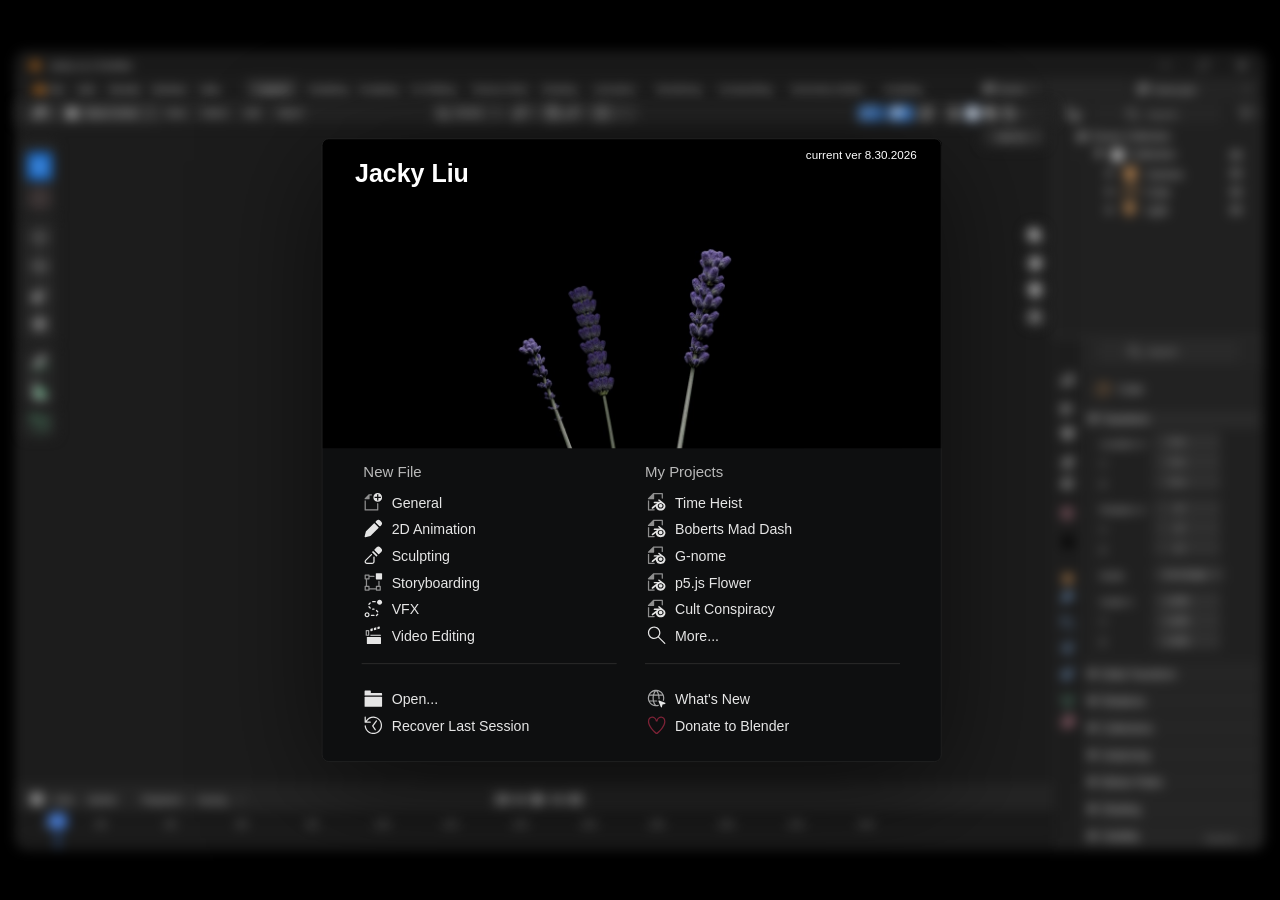
==== commit 9cc397a0: "exit" ====
--- a/index.html
+++ b/index.html
@@ -4,13 +4,13 @@
     <meta charset="UTF-8">
     <meta name="viewport" content="width=device-width, initial-scale=1.0">
     <title>Jacky Liu | Portfolio</title>
-    <link rel="stylesheet" href="style.css?v=cult-conspiracy-v1">
-    <script src="startup.js?v=cult-conspiracy-v1" defer></script>
-    <script src="boberts.js?v=boberts-project-v1" defer></script>
-    <script src="g-nome.js?v=g-nome-project-v1" defer></script>
-    <script src="cult-conspiracy.js?v=cult-conspiracy-v1" defer></script>
-    <script src="flower-showcase.js?v=p5-flower-interaction-v1" defer></script>
-    <script type="module" src="showcase.js?v=time-heist-phone-v3"></script>
+    <link rel="stylesheet" href="style.css?v=project-return-v2">
+    <script src="startup.js?v=project-return-v1" defer></script>
+    <script src="boberts.js?v=project-return-v1" defer></script>
+    <script src="g-nome.js?v=project-return-v1" defer></script>
+    <script src="cult-conspiracy.js?v=project-return-v1" defer></script>
+    <script src="flower-showcase.js?v=project-return-v1" defer></script>
+    <script type="module" src="showcase.js?v=project-return-v1"></script>
 </head>
 <body>
     <main class="startup-stage" aria-label="Jacky Liu portfolio">
@@ -250,9 +250,12 @@
 
                 <div class="project-footer">
                     <span class="project-genre">Stealth puzzle game</span>
-                    <a class="project-link" href="https://surfinkreeper.itch.io/time-heist" target="_blank" rel="noreferrer">
-                        View on itch.io
-                    </a>
+                    <div class="project-footer-actions">
+                        <button class="project-exit" type="button">Exit to Projects</button>
+                        <a class="project-link" href="https://surfinkreeper.itch.io/time-heist" target="_blank" rel="noreferrer">
+                            View on itch.io
+                        </a>
+                    </div>
                 </div>
             </div>
         </aside>
@@ -331,9 +334,12 @@
 
                 <div class="project-footer">
                     <span class="project-genre">3D action and racing</span>
-                    <a class="project-link" href="https://frenchfrys.itch.io/boberts-mad-dash-to-the-silly-and-whimsy-factory" target="_blank" rel="noreferrer">
-                        View on itch.io
-                    </a>
+                    <div class="project-footer-actions">
+                        <button class="project-exit" type="button">Exit to Projects</button>
+                        <a class="project-link" href="https://frenchfrys.itch.io/boberts-mad-dash-to-the-silly-and-whimsy-factory" target="_blank" rel="noreferrer">
+                            View on itch.io
+                        </a>
+                    </div>
                 </div>
             </div>
         </aside>
@@ -405,9 +411,12 @@
 
                 <div class="project-footer">
                     <span class="project-genre">Multiplayer arena FPS</span>
-                    <a class="project-link" href="https://frenchfrys.itch.io/g-nome" target="_blank" rel="noreferrer">
-                        View on itch.io
-                    </a>
+                    <div class="project-footer-actions">
+                        <button class="project-exit" type="button">Exit to Projects</button>
+                        <a class="project-link" href="https://frenchfrys.itch.io/g-nome" target="_blank" rel="noreferrer">
+                            View on itch.io
+                        </a>
+                    </div>
                 </div>
             </div>
         </aside>
@@ -486,9 +495,12 @@
 
                 <div class="project-footer">
                     <span class="project-genre">Interactive generative art</span>
-                    <a class="project-link" href="https://editor.p5js.org/jackyliu432/sketches/OWZIvngLd" target="_blank" rel="noreferrer">
-                        View p5.js sketch
-                    </a>
+                    <div class="project-footer-actions">
+                        <button class="project-exit" type="button">Exit to Projects</button>
+                        <a class="project-link" href="https://editor.p5js.org/jackyliu432/sketches/OWZIvngLd" target="_blank" rel="noreferrer">
+                            View p5.js sketch
+                        </a>
+                    </div>
                 </div>
             </div>
         </aside>
@@ -560,9 +572,12 @@
 
                 <div class="project-footer">
                     <span class="project-genre">Spooky bullet hell</span>
-                    <a class="project-link" href="https://frenchfrys.itch.io/cult-conspiracies" target="_blank" rel="noreferrer">
-                        View on itch.io
-                    </a>
+                    <div class="project-footer-actions">
+                        <button class="project-exit" type="button">Exit to Projects</button>
+                        <a class="project-link" href="https://frenchfrys.itch.io/cult-conspiracies" target="_blank" rel="noreferrer">
+                            View on itch.io
+                        </a>
+                    </div>
                 </div>
             </div>
         </aside>
--- a/style.css
+++ b/style.css
@@ -245,6 +245,9 @@
   box-shadow: 0 18px 48px rgba(0, 0, 0, 0.45);
   opacity: 0;
   transform: translateY(20px) scale(0.97);
+  transition:
+    opacity 380ms ease,
+    transform 560ms cubic-bezier(0.16, 1, 0.3, 1);
 }
 
 .project-media-titlebar {
@@ -399,6 +402,11 @@
   position: fixed;
   display: block;
   overflow: visible;
+  transition:
+    left 1600ms cubic-bezier(0.18, 0.84, 0.26, 1),
+    top 1600ms cubic-bezier(0.18, 0.84, 0.26, 1),
+    width 1600ms cubic-bezier(0.18, 0.84, 0.26, 1),
+    height 1600ms cubic-bezier(0.18, 0.84, 0.26, 1);
 }
 
 .viewport-control-header {
@@ -526,7 +534,7 @@
 }
 
 .project-window-close {
-  background: #c84c4c;
+  background: transparent;
 }
 
 .project-window-close::before {
@@ -746,6 +754,7 @@
   display: flex;
   align-items: center;
   justify-content: space-between;
+  flex-wrap: wrap;
   gap: 18px;
   margin-top: auto;
   padding-top: 10px;
@@ -759,26 +768,52 @@
   text-transform: uppercase;
 }
 
-.project-link {
+.project-footer-actions {
+  display: flex;
+  align-items: center;
+  gap: 8px;
+  margin-left: auto;
+}
+
+.project-link,
+.project-exit {
   display: inline-flex;
   align-items: center;
+  justify-content: center;
   min-height: 34px;
   flex: 0 0 auto;
   margin-top: 0;
   padding: 0 13px;
   border: 1px solid #5f646a;
   border-radius: 4px;
-  background: #3a3d42;
   color: #f4f4f4;
+  font-family: inherit;
   font-size: 13px;
   font-weight: 600;
   text-decoration: none;
+  cursor: pointer;
   transition: background-color 140ms ease, border-color 140ms ease;
+}
+
+.project-link {
+  border-color: #4c9a5f;
+  background: #347a46;
+}
+
+.project-exit {
+  background: #3a3d42;
 }
 
 .project-link:hover,
 .project-link:focus-visible {
-  border-color: #f39a42;
+  border-color: #72c486;
+  outline: none;
+  background: #438c55;
+}
+
+.project-exit:hover,
+.project-exit:focus-visible {
+  border-color: #858b92;
   outline: none;
   background: #484c52;
 }
@@ -944,6 +979,61 @@
   top: clamp(90px, 12vh, 150px);
   width: clamp(36px, 3.4vw, 44px);
   height: clamp(126px, 12vw, 154px);
+}
+
+.startup-stage.project-closing .startup-window {
+  animation: none;
+  opacity: 1;
+  transform: translate(-50%, -50%) scale(1);
+  filter: drop-shadow(0 22px 58px rgba(0, 0, 0, 0.58));
+  pointer-events: none;
+  transition-delay: 760ms;
+}
+
+.startup-stage.project-closing .blender-ui {
+  animation: none;
+  opacity: 1;
+  transform: none;
+  filter: blur(6px) drop-shadow(0 24px 80px rgba(0, 0, 0, 0.72));
+  transition: filter 900ms ease 620ms;
+}
+
+.startup-stage.project-closing .viewport-controls {
+  animation: none;
+  opacity: 0;
+  filter: blur(6px);
+  transition:
+    opacity 360ms ease 1220ms,
+    filter 900ms ease 620ms;
+}
+
+.startup-stage.project-closing .project-details {
+  pointer-events: none;
+  transition-delay: 0ms;
+}
+
+.startup-stage.project-closing .project-media-window {
+  transition-delay: 0ms;
+}
+
+.startup-stage.has-started:not(.project-open):not(.project-closing) .startup-window {
+  animation: none;
+  opacity: 1;
+  transform: translate(-50%, -50%) scale(1);
+  filter: drop-shadow(0 22px 58px rgba(0, 0, 0, 0.58));
+}
+
+.startup-stage.has-started:not(.project-open):not(.project-closing) .blender-ui {
+  animation: none;
+  opacity: 1;
+  transform: none;
+  filter: blur(6px) drop-shadow(0 24px 80px rgba(0, 0, 0, 0.72));
+}
+
+.startup-stage.has-started:not(.project-open):not(.project-closing) .viewport-controls {
+  animation: none;
+  opacity: 1;
+  filter: blur(6px);
 }
 
 @keyframes windowPop {
@@ -1153,6 +1243,21 @@
 
   .project-footer {
     margin-top: 10px;
+  }
+
+  .project-footer-actions {
+    width: 100%;
+    display: grid;
+    grid-template-columns: repeat(2, minmax(0, 1fr));
+  }
+
+  .project-link,
+  .project-exit {
+    min-width: 0;
+    padding-right: 8px;
+    padding-left: 8px;
+    font-size: 12px;
+    white-space: nowrap;
   }
 }
 
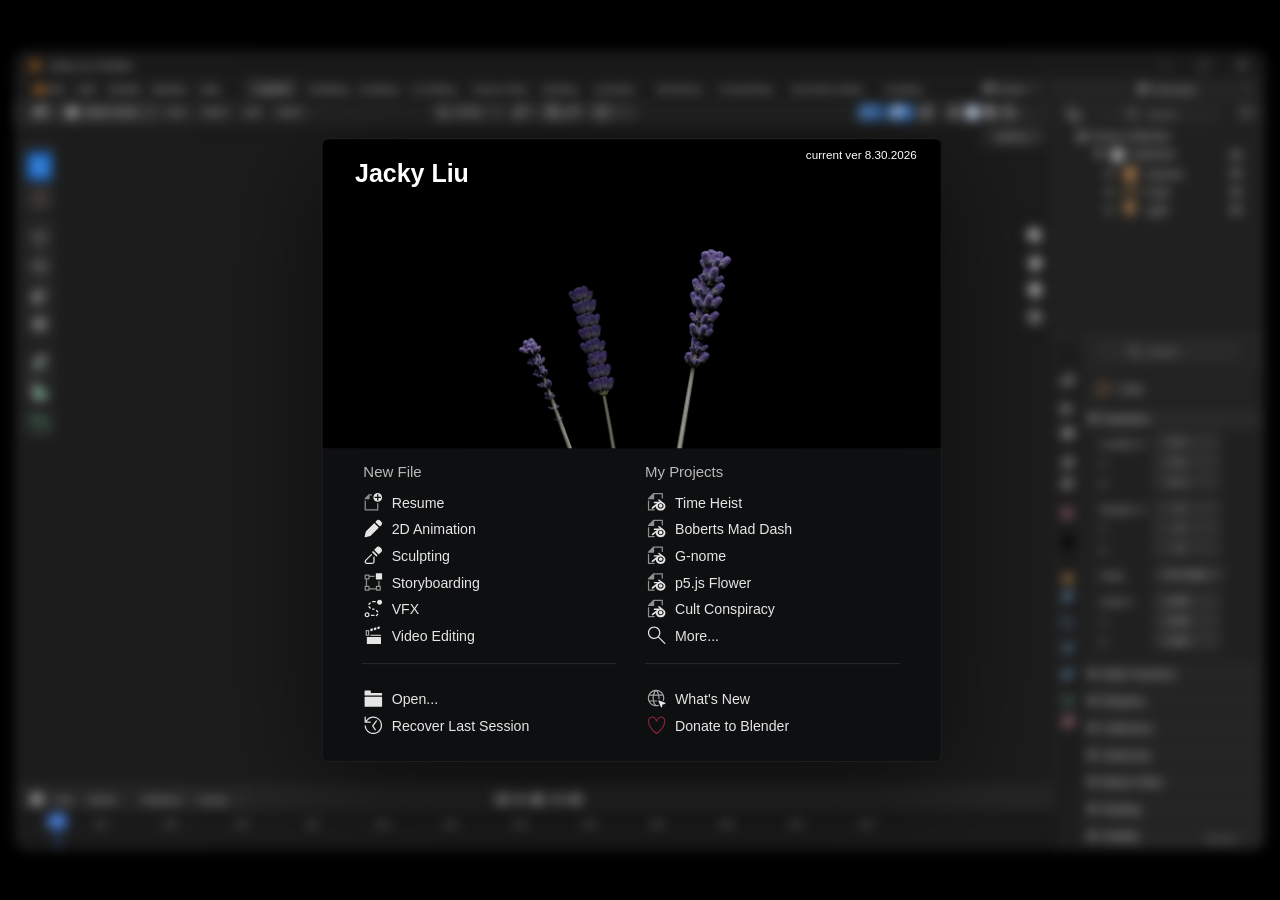
==== commit 544b2d35: "resume" ====
--- a/index.html
+++ b/index.html
@@ -4,8 +4,8 @@
     <meta charset="UTF-8">
     <meta name="viewport" content="width=device-width, initial-scale=1.0">
     <title>Jacky Liu | Portfolio</title>
-    <link rel="stylesheet" href="style.css?v=project-return-v2">
-    <script src="startup.js?v=project-return-v1" defer></script>
+    <link rel="stylesheet" href="style.css?v=resume-window-v1">
+    <script src="startup.js?v=resume-window-v1" defer></script>
     <script src="boberts.js?v=project-return-v1" defer></script>
     <script src="g-nome.js?v=project-return-v1" defer></script>
     <script src="cult-conspiracy.js?v=project-return-v1" defer></script>
@@ -582,6 +582,105 @@
             </div>
         </aside>
 
+        <div class="resume-backdrop" aria-hidden="true"></div>
+        <section class="resume-window" role="dialog" aria-modal="true" aria-labelledby="resume-heading" aria-hidden="true" inert>
+            <div class="resume-titlebar">
+                <svg class="project-details-logo" viewBox="0 0 1800 1500" aria-hidden="true">
+                    <use href="assets/blender_ui_grouped.svg#blender-blender"></use>
+                </svg>
+                <span>Jacky_Liu_Resume</span>
+                <button class="resume-close" type="button" aria-label="Close resume" title="Close resume"></button>
+            </div>
+            <div class="resume-document">
+                <header class="resume-header">
+                    <div>
+                        <p class="resume-kicker">Portfolio Resume</p>
+                        <h1 id="resume-heading">Jacky Liu</h1>
+                        <p class="resume-role">Technical Artist &amp; Interactive Developer</p>
+                    </div>
+                    <address class="resume-contact">
+                        <a href="mailto:jackyliu432@gmail.com">jackyliu432@gmail.com</a>
+                        <a href="https://www.linkedin.com/in/jacky-liu-3a021b179/" target="_blank" rel="noreferrer">LinkedIn</a>
+                    </address>
+                </header>
+
+                <section class="resume-summary" aria-labelledby="resume-profile-heading">
+                    <h2 id="resume-profile-heading">Profile</h2>
+                    <p>Technical artist whose work sits between art and engineering. Builds shaders, tools, UI, and interactive systems with a focus on procedural visuals, environment production, and the structure behind player-facing experiences.</p>
+                </section>
+
+                <div class="resume-columns">
+                    <section class="resume-experience" aria-labelledby="resume-work-heading">
+                        <h2 id="resume-work-heading">Selected Work</h2>
+
+                        <article class="resume-entry">
+                            <div class="resume-entry-heading">
+                                <div>
+                                    <h3>Time Heist</h3>
+                                    <p>Lead 3D Artist</p>
+                                </div>
+                                <span>In development</span>
+                            </div>
+                            <p>Created most of the environment models, contributed to level layouts and spatial flow, and helped shape how environmental puzzles are discovered and solved.</p>
+                        </article>
+
+                        <article class="resume-entry">
+                            <div class="resume-entry-heading">
+                                <div>
+                                    <h3>Bobert's Mad Dash</h3>
+                                    <p>Lead 3D &amp; Technical Artist</p>
+                                </div>
+                                <span>2-3 months</span>
+                            </div>
+                            <p>Developed node-based toon and halftone shaders, addressed outline artifacts, supported UV and topology cleanup, and created VFX and scene lighting.</p>
+                        </article>
+
+                        <article class="resume-entry">
+                            <div class="resume-entry-heading">
+                                <div>
+                                    <h3>G-NOME</h3>
+                                    <p>Level Designer &amp; 3D Artist</p>
+                                </div>
+                                <span>Z3 Expo 2025</span>
+                            </div>
+                            <p>Designed ability-aware multiplayer combat spaces and supported low-poly environment production for a fast arena FPS.</p>
+                        </article>
+
+                        <article class="resume-entry">
+                            <div class="resume-entry-heading">
+                                <div>
+                                    <h3>Cult Conspiracy</h3>
+                                    <p>2D Artist &amp; Art Programmer</p>
+                                </div>
+                                <span>48-hour jam</span>
+                            </div>
+                            <p>Created hand-drawn narrative cutscenes, programmed the animated intro background, and produced visual elements for the game's eerie bullet-hell atmosphere.</p>
+                        </article>
+                    </section>
+
+                    <aside class="resume-sidebar" aria-label="Skills and additional work">
+                        <section aria-labelledby="resume-skills-heading">
+                            <h2 id="resume-skills-heading">Core Skills</h2>
+                            <ul class="resume-skill-list">
+                                <li>3D modeling &amp; environment art</li>
+                                <li>Technical art &amp; shader graphs</li>
+                                <li>Level design &amp; spatial flow</li>
+                                <li>VFX, lighting &amp; toon rendering</li>
+                                <li>UV and topology support</li>
+                                <li>Procedural graphics with p5.js</li>
+                            </ul>
+                        </section>
+
+                        <section class="resume-feature" aria-labelledby="resume-feature-heading">
+                            <h2 id="resume-feature-heading">Additional Work</h2>
+                            <h3>p5.js Flower</h3>
+                            <p>Built an interactive 3D flower from polar coordinates, power functions, exponential decay, and procedural bump mapping.</p>
+                        </section>
+                    </aside>
+                </div>
+            </div>
+        </section>
+
         <div class="startup-window">
             <div class="startup-art" aria-hidden="true">
                 <video
@@ -600,9 +699,10 @@
             </div>
             <img
                 class="startup-frame"
-                src="assets/blender_startup_grouped_jacky_v7.svg?v=video-overlay"
+                src="assets/blender_startup_grouped_jacky_v7.svg?v=resume-entry"
                 alt="Jacky Liu portfolio startup window with project list"
             >
+            <button class="resume-trigger" type="button" aria-label="Open resume" aria-haspopup="dialog" aria-expanded="false"></button>
             <div class="project-menu" aria-label="My Projects">
                 <button type="button" data-project="time-heist" aria-label="Open Time Heist"></button>
                 <button type="button" data-project="boberts-mad-dash" aria-label="Open Boberts Mad Dash"></button>
--- a/style.css
+++ b/style.css
@@ -127,6 +127,31 @@
   height: auto;
 }
 
+.resume-trigger {
+  position: absolute;
+  z-index: 3;
+  left: calc(38 / 768 * 100%);
+  top: calc(420 / 752 * 100%);
+  width: calc(318 / 768 * 100%);
+  height: calc(32 / 752 * 100%);
+  border: 1px solid transparent;
+  border-radius: 3px;
+  background: transparent;
+  cursor: pointer;
+  transition: background-color 120ms ease, border-color 120ms ease;
+}
+
+.resume-trigger:hover,
+.resume-trigger:focus-visible {
+  border-color: rgba(105, 168, 235, 0.5);
+  outline: none;
+  background: rgba(47, 111, 178, 0.34);
+}
+
+.resume-trigger:active {
+  background: rgba(56, 126, 201, 0.5);
+}
+
 .project-menu {
   position: absolute;
   z-index: 3;
@@ -157,6 +182,257 @@
 
 .project-menu button:active {
   background: rgba(56, 126, 201, 0.5);
+}
+
+.resume-backdrop {
+  position: fixed;
+  z-index: 7;
+  inset: 0;
+  background: rgba(0, 0, 0, 0.66);
+  opacity: 0;
+  pointer-events: none;
+  transition: opacity 280ms ease;
+}
+
+.resume-window {
+  position: fixed;
+  z-index: 8;
+  left: 50%;
+  top: 50%;
+  width: min(900px, calc(100vw - 64px));
+  height: min(86svh, 760px);
+  display: flex;
+  flex-direction: column;
+  overflow: hidden;
+  border: 1px solid #55595e;
+  border-radius: 7px;
+  background: #24272b;
+  box-shadow: 0 28px 90px rgba(0, 0, 0, 0.7);
+  color: #d9dcdf;
+  opacity: 0;
+  pointer-events: none;
+  transform: translate(-50%, -46%) scale(0.92);
+  transition:
+    opacity 260ms ease,
+    transform 420ms cubic-bezier(0.16, 1, 0.3, 1);
+}
+
+.resume-titlebar {
+  flex: 0 0 34px;
+  height: 34px;
+  display: flex;
+  align-items: center;
+  gap: 8px;
+  padding-left: 9px;
+  border-bottom: 1px solid #111214;
+  background: #1b1d20;
+  color: #cfd1d4;
+  font-size: 12px;
+}
+
+.resume-close {
+  position: relative;
+  align-self: stretch;
+  width: 38px;
+  margin-left: auto;
+  border: 0;
+  background: transparent;
+  color: #d5d5d5;
+  cursor: pointer;
+}
+
+.resume-close::before,
+.resume-close::after {
+  position: absolute;
+  left: 50%;
+  top: 50%;
+  width: 12px;
+  height: 1px;
+  background: currentColor;
+  content: '';
+}
+
+.resume-close::before {
+  transform: translate(-50%, -50%) rotate(45deg);
+}
+
+.resume-close::after {
+  transform: translate(-50%, -50%) rotate(-45deg);
+}
+
+.resume-close:hover,
+.resume-close:focus-visible {
+  outline: none;
+  background: #35383d;
+  color: #fff;
+}
+
+.resume-document {
+  flex: 1 1 auto;
+  min-height: 0;
+  overflow: auto;
+  padding: 28px 32px 32px;
+  background: #282b30;
+  scrollbar-color: #676c72 #25272b;
+}
+
+.resume-header {
+  display: flex;
+  align-items: flex-end;
+  justify-content: space-between;
+  gap: 28px;
+  padding-bottom: 20px;
+  border-bottom: 1px solid #565a60;
+}
+
+.resume-kicker,
+.resume-document h2,
+.resume-entry-heading > span {
+  color: #e69a50;
+  font-size: 11px;
+  font-weight: 700;
+  text-transform: uppercase;
+}
+
+.resume-header h1 {
+  margin-top: 4px;
+  color: #f2f3f4;
+  font-size: 36px;
+  line-height: 1;
+}
+
+.resume-role {
+  margin-top: 8px;
+  color: #b9bec3;
+  font-size: 17px;
+  font-weight: 600;
+}
+
+.resume-contact {
+  display: grid;
+  justify-items: end;
+  gap: 7px;
+  font-style: normal;
+}
+
+.resume-contact a {
+  color: #8ec99a;
+  font-size: 13px;
+  text-decoration: none;
+}
+
+.resume-contact a:hover,
+.resume-contact a:focus-visible {
+  outline: none;
+  color: #b7e4c0;
+  text-decoration: underline;
+}
+
+.resume-summary {
+  display: grid;
+  grid-template-columns: 120px minmax(0, 1fr);
+  gap: 20px;
+  padding: 20px 0;
+  border-bottom: 1px solid #45494e;
+}
+
+.resume-summary p {
+  max-width: 720px;
+  color: #c2c6ca;
+  font-size: 14px;
+  line-height: 1.55;
+}
+
+.resume-columns {
+  display: grid;
+  grid-template-columns: minmax(0, 1.85fr) minmax(210px, 0.8fr);
+  gap: 30px;
+  padding-top: 22px;
+}
+
+.resume-experience > h2,
+.resume-sidebar h2 {
+  margin-bottom: 10px;
+}
+
+.resume-entry {
+  padding: 13px 0;
+  border-top: 1px solid #45494e;
+}
+
+.resume-entry-heading {
+  display: flex;
+  align-items: baseline;
+  justify-content: space-between;
+  gap: 18px;
+}
+
+.resume-entry h3,
+.resume-feature h3 {
+  color: #eef0f1;
+  font-size: 15px;
+}
+
+.resume-entry-heading div > p {
+  margin-top: 2px;
+  color: #8ec99a;
+  font-size: 12px;
+  font-weight: 600;
+}
+
+.resume-entry-heading > span {
+  flex: 0 0 auto;
+  color: #92989e;
+}
+
+.resume-entry > p,
+.resume-feature p {
+  margin-top: 7px;
+  color: #b7bbc0;
+  font-size: 13px;
+  line-height: 1.48;
+}
+
+.resume-sidebar {
+  padding-left: 24px;
+  border-left: 1px solid #45494e;
+}
+
+.resume-skill-list {
+  list-style: none;
+}
+
+.resume-skill-list li {
+  padding: 8px 0;
+  border-top: 1px solid #45494e;
+  color: #c7cbd0;
+  font-size: 13px;
+  line-height: 1.35;
+}
+
+.resume-feature {
+  margin-top: 28px;
+}
+
+.resume-feature h3 {
+  padding-top: 10px;
+  border-top: 1px solid #45494e;
+}
+
+.startup-stage.resume-open .resume-backdrop {
+  opacity: 1;
+  pointer-events: auto;
+}
+
+.startup-stage.resume-open .resume-window {
+  opacity: 1;
+  pointer-events: auto;
+  transform: translate(-50%, -50%) scale(1);
+}
+
+.startup-stage.resume-open .startup-window {
+  filter: blur(4px) brightness(0.65) drop-shadow(0 22px 58px rgba(0, 0, 0, 0.58));
+  pointer-events: none;
 }
 
 .viewport-showcase,
@@ -1147,6 +1423,49 @@
     min-width: 0;
   }
 
+  .resume-window {
+    width: calc(100vw - 20px);
+    height: calc(100svh - 20px);
+  }
+
+  .resume-document {
+    padding: 22px 20px 26px;
+  }
+
+  .resume-header {
+    display: grid;
+    align-items: start;
+    gap: 16px;
+  }
+
+  .resume-header h1 {
+    font-size: 32px;
+  }
+
+  .resume-contact {
+    justify-items: start;
+  }
+
+  .resume-summary,
+  .resume-columns {
+    grid-template-columns: 1fr;
+  }
+
+  .resume-summary {
+    gap: 9px;
+  }
+
+  .resume-columns {
+    gap: 24px;
+  }
+
+  .resume-sidebar {
+    padding-top: 22px;
+    padding-left: 0;
+    border-top: 1px solid #45494e;
+    border-left: 0;
+  }
+
   .startup-stage.project-open .viewport-control-header {
     width: max(850px, 100vw);
   }
@@ -1279,6 +1598,8 @@
   .cult-gallery-image,
   .cult-title-art,
   .cult-sprite-magic,
+  .resume-backdrop,
+  .resume-window,
   .startup-window,
   .project-details,
   .viewport-controls,
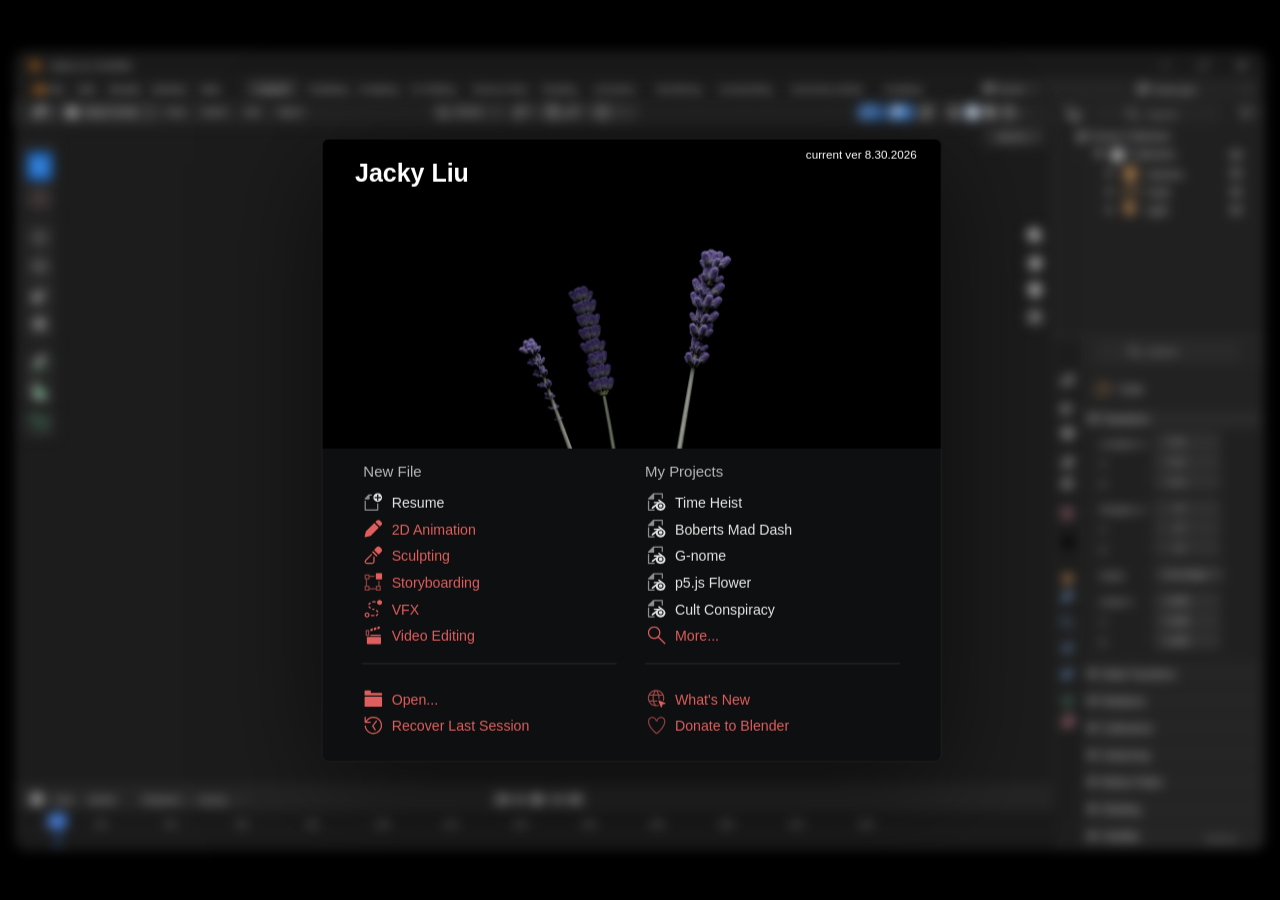
==== commit 6882fa8c: "wip buttons + reusme pdf" ====
--- a/index.html
+++ b/index.html
@@ -4,8 +4,8 @@
     <meta charset="UTF-8">
     <meta name="viewport" content="width=device-width, initial-scale=1.0">
     <title>Jacky Liu | Portfolio</title>
-    <link rel="stylesheet" href="style.css?v=resume-window-v1">
-    <script src="startup.js?v=resume-window-v1" defer></script>
+    <link rel="stylesheet" href="style.css?v=resume-pdf-wip-v1">
+    <script src="startup.js?v=resume-pdf-wip-v1" defer></script>
     <script src="boberts.js?v=project-return-v1" defer></script>
     <script src="g-nome.js?v=project-return-v1" defer></script>
     <script src="cult-conspiracy.js?v=project-return-v1" defer></script>
@@ -588,97 +588,14 @@
                 <svg class="project-details-logo" viewBox="0 0 1800 1500" aria-hidden="true">
                     <use href="assets/blender_ui_grouped.svg#blender-blender"></use>
                 </svg>
-                <span>Jacky_Liu_Resume</span>
+                <span id="resume-heading">Jacky_Liu_Resume.pdf</span>
                 <button class="resume-close" type="button" aria-label="Close resume" title="Close resume"></button>
             </div>
-            <div class="resume-document">
-                <header class="resume-header">
-                    <div>
-                        <p class="resume-kicker">Portfolio Resume</p>
-                        <h1 id="resume-heading">Jacky Liu</h1>
-                        <p class="resume-role">Technical Artist &amp; Interactive Developer</p>
-                    </div>
-                    <address class="resume-contact">
-                        <a href="mailto:jackyliu432@gmail.com">jackyliu432@gmail.com</a>
-                        <a href="https://www.linkedin.com/in/jacky-liu-3a021b179/" target="_blank" rel="noreferrer">LinkedIn</a>
-                    </address>
-                </header>
-
-                <section class="resume-summary" aria-labelledby="resume-profile-heading">
-                    <h2 id="resume-profile-heading">Profile</h2>
-                    <p>Technical artist whose work sits between art and engineering. Builds shaders, tools, UI, and interactive systems with a focus on procedural visuals, environment production, and the structure behind player-facing experiences.</p>
-                </section>
-
-                <div class="resume-columns">
-                    <section class="resume-experience" aria-labelledby="resume-work-heading">
-                        <h2 id="resume-work-heading">Selected Work</h2>
-
-                        <article class="resume-entry">
-                            <div class="resume-entry-heading">
-                                <div>
-                                    <h3>Time Heist</h3>
-                                    <p>Lead 3D Artist</p>
-                                </div>
-                                <span>In development</span>
-                            </div>
-                            <p>Created most of the environment models, contributed to level layouts and spatial flow, and helped shape how environmental puzzles are discovered and solved.</p>
-                        </article>
-
-                        <article class="resume-entry">
-                            <div class="resume-entry-heading">
-                                <div>
-                                    <h3>Bobert's Mad Dash</h3>
-                                    <p>Lead 3D &amp; Technical Artist</p>
-                                </div>
-                                <span>2-3 months</span>
-                            </div>
-                            <p>Developed node-based toon and halftone shaders, addressed outline artifacts, supported UV and topology cleanup, and created VFX and scene lighting.</p>
-                        </article>
-
-                        <article class="resume-entry">
-                            <div class="resume-entry-heading">
-                                <div>
-                                    <h3>G-NOME</h3>
-                                    <p>Level Designer &amp; 3D Artist</p>
-                                </div>
-                                <span>Z3 Expo 2025</span>
-                            </div>
-                            <p>Designed ability-aware multiplayer combat spaces and supported low-poly environment production for a fast arena FPS.</p>
-                        </article>
-
-                        <article class="resume-entry">
-                            <div class="resume-entry-heading">
-                                <div>
-                                    <h3>Cult Conspiracy</h3>
-                                    <p>2D Artist &amp; Art Programmer</p>
-                                </div>
-                                <span>48-hour jam</span>
-                            </div>
-                            <p>Created hand-drawn narrative cutscenes, programmed the animated intro background, and produced visual elements for the game's eerie bullet-hell atmosphere.</p>
-                        </article>
-                    </section>
-
-                    <aside class="resume-sidebar" aria-label="Skills and additional work">
-                        <section aria-labelledby="resume-skills-heading">
-                            <h2 id="resume-skills-heading">Core Skills</h2>
-                            <ul class="resume-skill-list">
-                                <li>3D modeling &amp; environment art</li>
-                                <li>Technical art &amp; shader graphs</li>
-                                <li>Level design &amp; spatial flow</li>
-                                <li>VFX, lighting &amp; toon rendering</li>
-                                <li>UV and topology support</li>
-                                <li>Procedural graphics with p5.js</li>
-                            </ul>
-                        </section>
-
-                        <section class="resume-feature" aria-labelledby="resume-feature-heading">
-                            <h2 id="resume-feature-heading">Additional Work</h2>
-                            <h3>p5.js Flower</h3>
-                            <p>Built an interactive 3D flower from polar coordinates, power functions, exponential decay, and procedural bump mapping.</p>
-                        </section>
-                    </aside>
-                </div>
-            </div>
+            <iframe
+                class="resume-pdf"
+                src="assets/resume/Jacky_Liu_Resume.pdf#view=FitH&amp;toolbar=1&amp;navpanes=0"
+                title="Jacky Liu resume PDF"
+            ></iframe>
         </section>
 
         <div class="startup-window">
@@ -699,10 +616,22 @@
             </div>
             <img
                 class="startup-frame"
-                src="assets/blender_startup_grouped_jacky_v7.svg?v=resume-entry"
+                src="assets/blender_startup_grouped_jacky_v7.svg?v=resume-pdf-wip"
                 alt="Jacky Liu portfolio startup window with project list"
             >
             <button class="resume-trigger" type="button" aria-label="Open resume" aria-haspopup="dialog" aria-expanded="false"></button>
+            <div class="wip-menu" aria-label="Work in progress items">
+                <span class="wip-entry" data-wip="2d-animation" tabindex="0" aria-label="2D Animation - WIP" title="WIP"></span>
+                <span class="wip-entry" data-wip="sculpting" tabindex="0" aria-label="Sculpting - WIP" title="WIP"></span>
+                <span class="wip-entry" data-wip="storyboarding" tabindex="0" aria-label="Storyboarding - WIP" title="WIP"></span>
+                <span class="wip-entry" data-wip="vfx" tabindex="0" aria-label="VFX - WIP" title="WIP"></span>
+                <span class="wip-entry" data-wip="video-editing" tabindex="0" aria-label="Video Editing - WIP" title="WIP"></span>
+                <span class="wip-entry" data-wip="more" tabindex="0" aria-label="More projects - WIP" title="WIP"></span>
+                <span class="wip-entry" data-wip="open" tabindex="0" aria-label="Open - WIP" title="WIP"></span>
+                <span class="wip-entry" data-wip="recover" tabindex="0" aria-label="Recover Last Session - WIP" title="WIP"></span>
+                <span class="wip-entry" data-wip="whats-new" tabindex="0" aria-label="What's New - WIP" title="WIP"></span>
+                <span class="wip-entry" data-wip="donate" tabindex="0" aria-label="Donate to Blender - WIP" title="WIP"></span>
+            </div>
             <div class="project-menu" aria-label="My Projects">
                 <button type="button" data-project="time-heist" aria-label="Open Time Heist"></button>
                 <button type="button" data-project="boberts-mad-dash" aria-label="Open Boberts Mad Dash"></button>
--- a/style.css
+++ b/style.css
@@ -151,6 +151,65 @@
 .resume-trigger:active {
   background: rgba(56, 126, 201, 0.5);
 }
+
+.wip-menu {
+  position: absolute;
+  z-index: 3;
+  inset: 0;
+  pointer-events: none;
+}
+
+.wip-entry {
+  position: absolute;
+  height: calc(32 / 752 * 100%);
+  border: 1px solid transparent;
+  border-radius: 3px;
+  pointer-events: auto;
+  cursor: help;
+  transition: background-color 120ms ease, border-color 120ms ease;
+}
+
+.wip-entry::after {
+  position: absolute;
+  right: 8px;
+  top: 50%;
+  padding: 2px 6px;
+  border: 1px solid #b84d4d;
+  border-radius: 3px;
+  background: #3b2022;
+  color: #ff9b9b;
+  content: 'WIP';
+  font-size: clamp(8px, 1vw, 11px);
+  font-weight: 700;
+  line-height: 1.2;
+  opacity: 0;
+  transform: translate(4px, -50%);
+  transition: opacity 120ms ease, transform 120ms ease;
+}
+
+.wip-entry:hover,
+.wip-entry:focus-visible {
+  border-color: rgba(223, 95, 95, 0.52);
+  outline: none;
+  background: rgba(150, 46, 46, 0.2);
+}
+
+.wip-entry:hover::after,
+.wip-entry:focus-visible::after {
+  opacity: 1;
+  transform: translate(0, -50%);
+}
+
+.wip-entry[data-wip='2d-animation'] { left: calc(38 / 768 * 100%); top: calc(452 / 752 * 100%); width: calc(318 / 768 * 100%); }
+.wip-entry[data-wip='sculpting'] { left: calc(38 / 768 * 100%); top: calc(484 / 752 * 100%); width: calc(318 / 768 * 100%); }
+.wip-entry[data-wip='storyboarding'] { left: calc(38 / 768 * 100%); top: calc(516 / 752 * 100%); width: calc(318 / 768 * 100%); }
+.wip-entry[data-wip='vfx'] { left: calc(38 / 768 * 100%); top: calc(548 / 752 * 100%); width: calc(318 / 768 * 100%); }
+.wip-entry[data-wip='video-editing'] { left: calc(38 / 768 * 100%); top: calc(580 / 752 * 100%); width: calc(318 / 768 * 100%); }
+.wip-entry[data-wip='more'] { left: calc(378 / 768 * 100%); top: calc(580 / 752 * 100%); width: calc(360 / 768 * 100%); }
+.wip-entry[data-wip='open'] { left: calc(38 / 768 * 100%); top: calc(656 / 752 * 100%); width: calc(318 / 768 * 100%); }
+.wip-entry[data-wip='recover'] { left: calc(38 / 768 * 100%); top: calc(688 / 752 * 100%); width: calc(318 / 768 * 100%); }
+.wip-entry[data-wip='whats-new'] { left: calc(378 / 768 * 100%); top: calc(656 / 752 * 100%); width: calc(360 / 768 * 100%); }
+.wip-entry[data-wip='donate'] { left: calc(378 / 768 * 100%); top: calc(688 / 752 * 100%); width: calc(360 / 768 * 100%); }
 
 .project-menu {
   position: absolute;
@@ -228,6 +287,15 @@
   background: #1b1d20;
   color: #cfd1d4;
   font-size: 12px;
+}
+
+.resume-pdf {
+  display: block;
+  flex: 1 1 auto;
+  min-height: 0;
+  width: 100%;
+  border: 0;
+  background: #525659;
 }
 
 .resume-close {
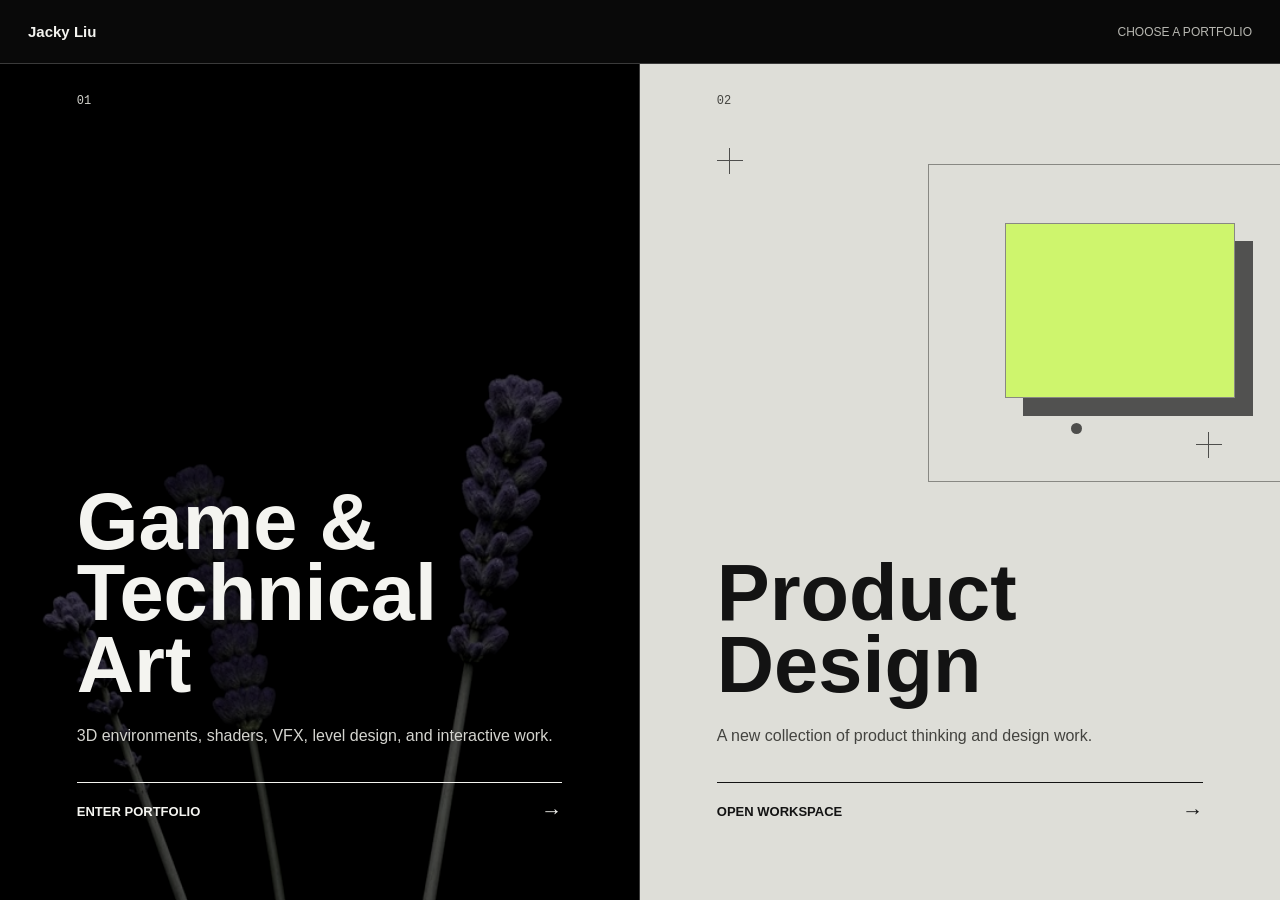
==== commit 9525cd97: "Add portfolio selection landing page" ====
--- a/index.html
+++ b/index.html
@@ -3,643 +3,43 @@
 <head>
     <meta charset="UTF-8">
     <meta name="viewport" content="width=device-width, initial-scale=1.0">
+    <meta name="description" content="Choose between Jacky Liu's game and technical art portfolio or product design portfolio.">
     <title>Jacky Liu | Portfolio</title>
-    <link rel="stylesheet" href="style.css?v=resume-pdf-wip-v1">
-    <script src="startup.js?v=resume-pdf-wip-v1" defer></script>
-    <script src="boberts.js?v=project-return-v1" defer></script>
-    <script src="g-nome.js?v=project-return-v1" defer></script>
-    <script src="cult-conspiracy.js?v=project-return-v1" defer></script>
-    <script src="flower-showcase.js?v=project-return-v1" defer></script>
-    <script type="module" src="showcase.js?v=project-return-v1"></script>
+    <link rel="stylesheet" href="selector.css?v=1">
 </head>
-<body>
-    <main class="startup-stage" aria-label="Jacky Liu portfolio">
-        <div class="workspace-window">
-            <img
-                class="blender-ui"
-                src="assets/blender_ui_shell.svg?v=seamless-viewport-controls"
-                alt="Blender-style portfolio workspace"
-            >
-        </div>
+<body class="portfolio-selector-page">
+    <header class="selector-header">
+        <a class="selector-name" href="index.html" aria-label="Jacky Liu portfolio home">Jacky Liu</a>
+        <span class="selector-prompt">Choose a portfolio</span>
+    </header>
 
-        <div class="viewport-showcase" aria-label="Time Heist 3D model showcase">
-            <canvas class="viewport-canvas"></canvas>
-            <div class="model-status" role="status">Loading Time Heist model...</div>
-        </div>
+    <main class="portfolio-selector" aria-label="Portfolio selection">
+        <a class="portfolio-route game-route" href="game.html">
+            <img src="assets/media/flowers-poster.jpg" alt="Procedural flower from Jacky Liu's interactive portfolio">
+            <span class="route-shade" aria-hidden="true"></span>
+            <span class="route-content">
+                <span class="route-index">01</span>
+                <span class="route-title">Game &amp;<br>Technical Art</span>
+                <span class="route-description">3D environments, shaders, VFX, level design, and interactive work.</span>
+                <span class="route-action">Enter portfolio <span aria-hidden="true">&#8594;</span></span>
+            </span>
+        </a>
 
-        <div class="flower-showcase" aria-label="p5.js procedural flower 3D showcase">
-            <div class="flower-canvas-host"></div>
-            <div class="flower-interaction-surface" role="button" tabindex="0" aria-label="Pause or orbit the procedural flower"></div>
-            <div class="model-status flower-status" role="status">Generating procedural flower...</div>
-        </div>
-
-        <div class="boberts-showcase" aria-label="Boberts Mad Dash media showcase">
-            <div class="boberts-media-stack">
-                <section class="project-media-window boberts-video-window" aria-label="Boberts Mad Dash gameplay video">
-                    <div class="project-media-titlebar">
-                        <svg class="project-details-logo" viewBox="0 0 1800 1500" aria-hidden="true">
-                            <use href="assets/blender_ui_grouped.svg#blender-blender"></use>
-                        </svg>
-                        <span>Gameplay_Preview.mp4</span>
-                        <div class="project-window-controls" aria-hidden="true">
-                            <span class="project-window-minimize"></span>
-                            <span class="project-window-maximize"></span>
-                            <span class="project-window-close"></span>
-                        </div>
-                    </div>
-                    <div class="boberts-video-frame">
-                        <iframe
-                            title="Boberts Mad Dash gameplay video"
-                            data-src="https://www.youtube-nocookie.com/embed/MgvmPtvbOAM?rel=0"
-                            allow="accelerometer; autoplay; clipboard-write; encrypted-media; gyroscope; picture-in-picture; web-share"
-                            allowfullscreen
-                        ></iframe>
-                    </div>
-                </section>
-
-                <section class="project-media-window boberts-gallery-window" aria-label="Boberts Mad Dash image showcase">
-                    <div class="project-media-titlebar">
-                        <svg class="project-details-logo" viewBox="0 0 1800 1500" aria-hidden="true">
-                            <use href="assets/blender_ui_grouped.svg#blender-blender"></use>
-                        </svg>
-                        <span>Art_Development</span>
-                        <div class="project-window-controls" aria-hidden="true">
-                            <span class="project-window-minimize"></span>
-                            <span class="project-window-maximize"></span>
-                            <span class="project-window-close"></span>
-                        </div>
-                    </div>
-                    <div class="boberts-gallery-frame">
-                        <img class="boberts-gallery-image is-active" src="assets/projects/boberts/itch-01.png" alt="Bobert character artwork">
-                        <img class="boberts-gallery-image" src="assets/projects/boberts/itch-02.png" alt="Boberts Mad Dash city gameplay">
-                    </div>
-                </section>
-            </div>
-        </div>
-
-        <div class="g-nome-showcase" aria-label="G-NOME media showcase">
-            <div class="g-nome-media-stack">
-                <section class="project-media-window g-nome-video-window" aria-label="G-NOME gameplay video">
-                    <div class="project-media-titlebar">
-                        <svg class="project-details-logo" viewBox="0 0 1800 1500" aria-hidden="true">
-                            <use href="assets/blender_ui_grouped.svg#blender-blender"></use>
-                        </svg>
-                        <span>G-NOME_Gameplay.mp4</span>
-                        <div class="project-window-controls" aria-hidden="true">
-                            <span class="project-window-minimize"></span>
-                            <span class="project-window-maximize"></span>
-                            <span class="project-window-close"></span>
-                        </div>
-                    </div>
-                    <div class="g-nome-video-frame">
-                        <iframe
-                            title="G-NOME gameplay video"
-                            data-src="https://www.youtube-nocookie.com/embed/psUDA7cmL-o?rel=0"
-                            allow="accelerometer; autoplay; clipboard-write; encrypted-media; gyroscope; picture-in-picture; web-share"
-                            allowfullscreen
-                        ></iframe>
-                    </div>
-                </section>
-
-                <section class="project-media-window g-nome-gallery-window" aria-label="G-NOME image showcase">
-                    <div class="project-media-titlebar">
-                        <svg class="project-details-logo" viewBox="0 0 1800 1500" aria-hidden="true">
-                            <use href="assets/blender_ui_grouped.svg#blender-blender"></use>
-                        </svg>
-                        <span>Arena_And_Environment_Design</span>
-                        <div class="project-window-controls" aria-hidden="true">
-                            <span class="project-window-minimize"></span>
-                            <span class="project-window-maximize"></span>
-                            <span class="project-window-close"></span>
-                        </div>
-                    </div>
-                    <div class="g-nome-gallery-frame">
-                        <img class="g-nome-gallery-image is-active" src="assets/projects/g-nome/itch-07.png" alt="G-NOME multiplayer arena overview">
-                        <img class="g-nome-gallery-image" src="assets/projects/g-nome/itch-04.png" alt="G-NOME arena with floating islands and bridges">
-                    </div>
-                </section>
-            </div>
-        </div>
-
-        <div class="cult-showcase" aria-label="Cult Conspiracy media showcase">
-            <div class="cult-media-stack">
-                <section class="project-media-window cult-animation-window" aria-label="Cult Conspiracy animated game art">
-                    <div class="project-media-titlebar">
-                        <svg class="project-details-logo" viewBox="0 0 1800 1500" aria-hidden="true">
-                            <use href="assets/blender_ui_grouped.svg#blender-blender"></use>
-                        </svg>
-                        <span>Animated_Game_Art.gif</span>
-                        <div class="project-window-controls" aria-hidden="true">
-                            <span class="project-window-minimize"></span>
-                            <span class="project-window-maximize"></span>
-                            <span class="project-window-close"></span>
-                        </div>
-                    </div>
-                    <div class="cult-animation-frame">
-                        <img class="cult-title-art" src="assets/projects/cult-conspiracy/title.png" alt="Cult Conspiracy title screen">
-                        <img class="cult-sprite cult-sprite-investigator" src="assets/projects/cult-conspiracy/animation-01.gif" alt="Animated purple cult character">
-                        <img class="cult-sprite cult-sprite-cultist" src="assets/projects/cult-conspiracy/animation-03.gif" alt="Animated gray cult character">
-                        <img class="cult-sprite cult-sprite-magic" src="assets/projects/cult-conspiracy/animation-02.gif" alt="Animated purple magic effect">
-                    </div>
-                </section>
-
-                <section class="project-media-window cult-gallery-window" aria-label="Cult Conspiracy art and gameplay showcase">
-                    <div class="project-media-titlebar">
-                        <svg class="project-details-logo" viewBox="0 0 1800 1500" aria-hidden="true">
-                            <use href="assets/blender_ui_grouped.svg#blender-blender"></use>
-                        </svg>
-                        <span>Cutscenes_And_Gameplay</span>
-                        <div class="project-window-controls" aria-hidden="true">
-                            <span class="project-window-minimize"></span>
-                            <span class="project-window-maximize"></span>
-                            <span class="project-window-close"></span>
-                        </div>
-                    </div>
-                    <div class="cult-gallery-frame">
-                        <img class="cult-gallery-image is-active" src="assets/projects/cult-conspiracy/screenshot-01.png" alt="Hand-drawn Cult Conspiracy cave cutscene">
-                        <img class="cult-gallery-image" src="assets/projects/cult-conspiracy/screenshot-02.png" alt="Cult Conspiracy shooting tutorial gameplay">
-                    </div>
-                </section>
-            </div>
-        </div>
-
-        <div class="viewport-controls" aria-hidden="true">
-            <svg class="viewport-control-header" viewBox="0 29 1190 26" preserveAspectRatio="none">
-                <use href="assets/blender_ui_grouped.svg?v=viewport-transform-controls#viewport-header"></use>
-            </svg>
-            <svg class="viewport-control-toolbar" viewBox="0 55 54 370" preserveAspectRatio="xMinYMin meet">
-                <use href="assets/blender_ui_grouped.svg?v=viewport-transform-controls#left-toolbar"></use>
-            </svg>
-            <svg class="viewport-control-options" viewBox="1100 55 90 30" preserveAspectRatio="xMaxYMin meet">
-                <use href="assets/blender_ui_grouped.svg?v=viewport-transform-controls#viewport-options"></use>
-            </svg>
-            <svg class="viewport-control-navigation" viewBox="1150 155 40 140" preserveAspectRatio="xMaxYMin meet">
-                <use href="assets/blender_ui_grouped.svg?v=viewport-transform-controls#right-viewport-nav"></use>
-            </svg>
-        </div>
-
-        <aside class="project-details project-details-time-heist" data-project-details="time-heist" aria-hidden="true" aria-label="Time Heist project details" inert>
-            <div class="project-details-titlebar">
-                <svg class="project-details-logo" viewBox="0 0 1800 1500" aria-hidden="true">
-                    <use href="assets/blender_ui_grouped.svg#blender-blender"></use>
-                </svg>
-                <span class="project-details-filename">Time Heist.blend</span>
-                <div class="project-window-controls" aria-hidden="true">
-                    <span class="project-window-minimize"></span>
-                    <span class="project-window-maximize"></span>
-                    <span class="project-window-close"></span>
-                </div>
-            </div>
-            <div class="project-details-body">
-                <div class="project-heading">
-                    <div class="project-meta">
-                        <span>In development</span>
-                        <span>27+ weeks</span>
-                    </div>
-                    <h1>Time Heist</h1>
-                    <p class="project-summary">
-                        A stealth puzzle game about breaking into Time Corp and using time travel to explore the building across repeated nights.
-                    </p>
-                </div>
-
-                <div class="project-scope">
-                    <div>
-                        <span>Primary role</span>
-                        <strong>Lead 3D Artist</strong>
-                    </div>
-                    <div>
-                        <span>Additional disciplines</span>
-                        <strong>Environment Art, Animation, Level Design</strong>
-                    </div>
-                </div>
-
-                <div class="asset-preview-row" aria-live="polite">
-                    <span>Selected asset</span>
-                    <strong data-active-model>PC workstation</strong>
-                </div>
-
-                <section class="project-contribution" aria-labelledby="time-heist-contribution-heading">
-                    <div class="contribution-heading">
-                        <h2 id="time-heist-contribution-heading">Selected contributions</h2>
-                        <span>Jacky Liu</span>
-                    </div>
-                    <ol>
-                        <li>
-                            <span class="contribution-index">01</span>
-                            <div>
-                                <strong>3D environment production</strong>
-                                <p>Created most of the 3D models that establish the world of Time Corp.</p>
-                            </div>
-                        </li>
-                        <li>
-                            <span class="contribution-index">02</span>
-                            <div>
-                                <strong>Level layout and spatial flow</strong>
-                                <p>Contributed to the structure of levels and how players move through each space.</p>
-                            </div>
-                        </li>
-                        <li>
-                            <span class="contribution-index">03</span>
-                            <div>
-                                <strong>Environmental puzzle design</strong>
-                                <p>Helped shape how puzzles are discovered, navigated, and solved through the environment.</p>
-                            </div>
-                        </li>
-                    </ol>
-                </section>
-
-                <div class="project-footer">
-                    <span class="project-genre">Stealth puzzle game</span>
-                    <div class="project-footer-actions">
-                        <button class="project-exit" type="button">Exit to Projects</button>
-                        <a class="project-link" href="https://surfinkreeper.itch.io/time-heist" target="_blank" rel="noreferrer">
-                            View on itch.io
-                        </a>
-                    </div>
-                </div>
-            </div>
-        </aside>
-
-        <aside class="project-details project-details-boberts" data-project-details="boberts-mad-dash" aria-hidden="true" aria-label="Boberts Mad Dash project details" inert>
-            <div class="project-details-titlebar">
-                <svg class="project-details-logo" viewBox="0 0 1800 1500" aria-hidden="true">
-                    <use href="assets/blender_ui_grouped.svg#blender-blender"></use>
-                </svg>
-                <span class="project-details-filename">Boberts_Mad_Dash.blend</span>
-                <div class="project-window-controls" aria-hidden="true">
-                    <span class="project-window-minimize"></span>
-                    <span class="project-window-maximize"></span>
-                    <span class="project-window-close"></span>
-                </div>
-            </div>
-            <div class="project-details-body">
-                <div class="project-heading">
-                    <div class="project-meta">
-                        <span>In development</span>
-                        <span>2-3 months</span>
-                    </div>
-                    <h1>Bobert's Mad Dash</h1>
-                    <p class="project-summary">
-                        A fast 3D skateboarding game about stylish movement, tricks, and urban exploration through a playful city.
-                    </p>
-                </div>
-
-                <div class="project-scope">
-                    <div>
-                        <span>Primary role</span>
-                        <strong>Lead 3D &amp; Technical Artist</strong>
-                    </div>
-                    <div>
-                        <span>Additional disciplines</span>
-                        <strong>Shader Graphs, VFX, Lighting</strong>
-                    </div>
-                </div>
-
-                <section class="project-contribution" aria-labelledby="boberts-contribution-heading">
-                    <div class="contribution-heading">
-                        <h2 id="boberts-contribution-heading">Selected contributions</h2>
-                        <span>Jacky Liu</span>
-                    </div>
-                    <ol>
-                        <li>
-                            <span class="contribution-index">01</span>
-                            <div>
-                                <strong>Toon shading and halftones</strong>
-                                <p>Built primarily node-based toon shaders and halftone treatments that shape the game's illustrated look, with targeted HLSL where needed.</p>
-                            </div>
-                        </li>
-                        <li>
-                            <span class="contribution-index">02</span>
-                            <div>
-                                <strong>Connected hard-surface outlines</strong>
-                                <p>Worked through normal-based outline artifacts where square corners could split and extrude outward, keeping silhouettes visually connected around hard-edged forms.</p>
-                            </div>
-                        </li>
-                        <li>
-                            <span class="contribution-index">03</span>
-                            <div>
-                                <strong>3D pipeline and mesh cleanup</strong>
-                                <p>Led 3D art support, helped modelers improve UVs and topology, and used ProBuilder geometry tools to remove excessive faces from environment assets.</p>
-                            </div>
-                        </li>
-                        <li>
-                            <span class="contribution-index">04</span>
-                            <div>
-                                <strong>VFX and scene lighting</strong>
-                                <p>Created effects including sparks and motion trails, and contributed to the lighting that supports the game's speed and readability.</p>
-                            </div>
-                        </li>
-                    </ol>
-                </section>
-
-                <div class="project-footer">
-                    <span class="project-genre">3D action and racing</span>
-                    <div class="project-footer-actions">
-                        <button class="project-exit" type="button">Exit to Projects</button>
-                        <a class="project-link" href="https://frenchfrys.itch.io/boberts-mad-dash-to-the-silly-and-whimsy-factory" target="_blank" rel="noreferrer">
-                            View on itch.io
-                        </a>
-                    </div>
-                </div>
-            </div>
-        </aside>
-
-        <aside class="project-details project-details-g-nome" data-project-details="g-nome" aria-hidden="true" aria-label="G-NOME project details" inert>
-            <div class="project-details-titlebar">
-                <svg class="project-details-logo" viewBox="0 0 1800 1500" aria-hidden="true">
-                    <use href="assets/blender_ui_grouped.svg#blender-blender"></use>
-                </svg>
-                <span class="project-details-filename">G-NOME.blend</span>
-                <div class="project-window-controls" aria-hidden="true">
-                    <span class="project-window-minimize"></span>
-                    <span class="project-window-maximize"></span>
-                    <span class="project-window-close"></span>
-                </div>
-            </div>
-            <div class="project-details-body">
-                <div class="project-heading">
-                    <div class="project-meta">
-                        <span>Released WIP build</span>
-                        <span>Z3 Expo 2025</span>
-                    </div>
-                    <h1>G-NOME</h1>
-                    <p class="project-summary">
-                        A fast multiplayer arena shooter where players combine movement, offense, and utility abilities to build their own gnome loadout.
-                    </p>
-                </div>
-
-                <div class="project-scope">
-                    <div>
-                        <span>Primary role</span>
-                        <strong>Level Designer &amp; 3D Artist</strong>
-                    </div>
-                    <div>
-                        <span>Project focus</span>
-                        <strong>Arena Layout, Environment Art</strong>
-                    </div>
-                </div>
-
-                <section class="project-contribution" aria-labelledby="g-nome-contribution-heading">
-                    <div class="contribution-heading">
-                        <h2 id="g-nome-contribution-heading">Selected contributions</h2>
-                        <span>Jacky Liu</span>
-                    </div>
-                    <ol>
-                        <li>
-                            <span class="contribution-index">01</span>
-                            <div>
-                                <strong>Multiplayer arena flow</strong>
-                                <p>Contributed to combat layouts with clear sightlines, quick routes back into action, and space for fast FPS movement.</p>
-                            </div>
-                        </li>
-                        <li>
-                            <span class="contribution-index">02</span>
-                            <div>
-                                <strong>Ability-aware level design</strong>
-                                <p>Shaped traversal and combat spaces around movement abilities such as dashing, leaping, and teleporting.</p>
-                            </div>
-                        </li>
-                        <li>
-                            <span class="contribution-index">03</span>
-                            <div>
-                                <strong>3D environment production</strong>
-                                <p>Created and supported low-poly environment assets that establish the arena's playful floating-island setting.</p>
-                            </div>
-                        </li>
-                    </ol>
-                </section>
-
-                <div class="project-footer">
-                    <span class="project-genre">Multiplayer arena FPS</span>
-                    <div class="project-footer-actions">
-                        <button class="project-exit" type="button">Exit to Projects</button>
-                        <a class="project-link" href="https://frenchfrys.itch.io/g-nome" target="_blank" rel="noreferrer">
-                            View on itch.io
-                        </a>
-                    </div>
-                </div>
-            </div>
-        </aside>
-
-        <aside class="project-details project-details-p5-flower" data-project-details="p5-flower" aria-hidden="true" aria-label="p5.js Flower project details" inert>
-            <div class="project-details-titlebar">
-                <svg class="project-details-logo" viewBox="0 0 1800 1500" aria-hidden="true">
-                    <use href="assets/blender_ui_grouped.svg#blender-blender"></use>
-                </svg>
-                <span class="project-details-filename">p5_Flower.js</span>
-                <div class="project-window-controls" aria-hidden="true">
-                    <span class="project-window-minimize"></span>
-                    <span class="project-window-maximize"></span>
-                    <span class="project-window-close"></span>
-                </div>
-            </div>
-            <div class="project-details-body">
-                <div class="project-heading">
-                    <div class="project-meta">
-                        <span>Procedural graphics</span>
-                        <span>2 weeks</span>
-                    </div>
-                    <h1>p5.js Flower</h1>
-                    <p class="project-summary">
-                        An interactive 3D flower generated with trigonometric functions and parametric equations, inspired by J&aacute;nos Karsai.
-                    </p>
-                </div>
-
-                <div class="project-scope">
-                    <div>
-                        <span>Primary role</span>
-                        <strong>Interactive Developer</strong>
-                    </div>
-                    <div>
-                        <span>Project focus</span>
-                        <strong>Procedural 3D, Mathematical Visualization</strong>
-                    </div>
-                </div>
-
-                <section class="project-contribution" aria-labelledby="p5-flower-contribution-heading">
-                    <div class="contribution-heading">
-                        <h2 id="p5-flower-contribution-heading">Mathematical approach</h2>
-                        <span>Jacky Liu</span>
-                    </div>
-                    <ol>
-                        <li>
-                            <span class="contribution-index">01</span>
-                            <div>
-                                <strong>Polar coordinate petals</strong>
-                                <p>Used angular sampling and polar coordinates to generate the repeating petal formations.</p>
-                            </div>
-                        </li>
-                        <li>
-                            <span class="contribution-index">02</span>
-                            <div>
-                                <strong>Power-controlled curvature</strong>
-                                <p>Applied power functions to tune the sharpness and curvature of each petal.</p>
-                            </div>
-                        </li>
-                        <li>
-                            <span class="contribution-index">03</span>
-                            <div>
-                                <strong>Exponential bloom profile</strong>
-                                <p>Used exponential decay to form the gradual cone-like transition from the stem into the bloom.</p>
-                            </div>
-                        </li>
-                        <li>
-                            <span class="contribution-index">04</span>
-                            <div>
-                                <strong>Bump mapping</strong>
-                                <p>Added a procedural bump function to create organic texture variation along the petal edges.</p>
-                            </div>
-                        </li>
-                    </ol>
-                </section>
-
-                <div class="project-footer">
-                    <span class="project-genre">Interactive generative art</span>
-                    <div class="project-footer-actions">
-                        <button class="project-exit" type="button">Exit to Projects</button>
-                        <a class="project-link" href="https://editor.p5js.org/jackyliu432/sketches/OWZIvngLd" target="_blank" rel="noreferrer">
-                            View p5.js sketch
-                        </a>
-                    </div>
-                </div>
-            </div>
-        </aside>
-
-        <aside class="project-details project-details-cult" data-project-details="cult-conspiracy" aria-hidden="true" aria-label="Cult Conspiracy project details" inert>
-            <div class="project-details-titlebar">
-                <svg class="project-details-logo" viewBox="0 0 1800 1500" aria-hidden="true">
-                    <use href="assets/blender_ui_grouped.svg#blender-blender"></use>
-                </svg>
-                <span class="project-details-filename">Cult_Conspiracy.project</span>
-                <div class="project-window-controls" aria-hidden="true">
-                    <span class="project-window-minimize"></span>
-                    <span class="project-window-maximize"></span>
-                    <span class="project-window-close"></span>
-                </div>
-            </div>
-            <div class="project-details-body">
-                <div class="project-heading">
-                    <div class="project-meta">
-                        <span>48-hour game jam</span>
-                        <span>Fall 2024 ZotJam</span>
-                    </div>
-                    <h1>Cult Conspiracy</h1>
-                    <p class="project-summary">
-                        A spooky bullet-hell game about an investigative journalist infiltrating a cult and fighting through magic, enemies, and escalating chaos.
-                    </p>
-                </div>
-
-                <div class="project-scope">
-                    <div>
-                        <span>Primary role</span>
-                        <strong>2D Artist &amp; Art Programmer</strong>
-                    </div>
-                    <div>
-                        <span>Project focus</span>
-                        <strong>Pixel Art, Cutscenes, Animated Intro</strong>
-                    </div>
-                </div>
-
-                <section class="project-contribution" aria-labelledby="cult-contribution-heading">
-                    <div class="contribution-heading">
-                        <h2 id="cult-contribution-heading">Selected contributions</h2>
-                        <span>Jacky Liu</span>
-                    </div>
-                    <ol>
-                        <li>
-                            <span class="contribution-index">01</span>
-                            <div>
-                                <strong>Hand-drawn narrative cutscenes</strong>
-                                <p>Created story artwork that introduces the infiltration and carries the game's eerie atmosphere between gameplay moments.</p>
-                            </div>
-                        </li>
-                        <li>
-                            <span class="contribution-index">02</span>
-                            <div>
-                                <strong>Animated intro background</strong>
-                                <p>Programmed the moving background used in the introduction, bringing the opening scene to life within the jam's two-day deadline.</p>
-                            </div>
-                        </li>
-                        <li>
-                            <span class="contribution-index">03</span>
-                            <div>
-                                <strong>2D visual production</strong>
-                                <p>Designed and implemented key visual elements that support the cult theme, magical action, and overall game atmosphere.</p>
-                            </div>
-                        </li>
-                    </ol>
-                </section>
-
-                <div class="project-footer">
-                    <span class="project-genre">Spooky bullet hell</span>
-                    <div class="project-footer-actions">
-                        <button class="project-exit" type="button">Exit to Projects</button>
-                        <a class="project-link" href="https://frenchfrys.itch.io/cult-conspiracies" target="_blank" rel="noreferrer">
-                            View on itch.io
-                        </a>
-                    </div>
-                </div>
-            </div>
-        </aside>
-
-        <div class="resume-backdrop" aria-hidden="true"></div>
-        <section class="resume-window" role="dialog" aria-modal="true" aria-labelledby="resume-heading" aria-hidden="true" inert>
-            <div class="resume-titlebar">
-                <svg class="project-details-logo" viewBox="0 0 1800 1500" aria-hidden="true">
-                    <use href="assets/blender_ui_grouped.svg#blender-blender"></use>
-                </svg>
-                <span id="resume-heading">Jacky_Liu_Resume.pdf</span>
-                <button class="resume-close" type="button" aria-label="Close resume" title="Close resume"></button>
-            </div>
-            <iframe
-                class="resume-pdf"
-                src="assets/resume/Jacky_Liu_Resume.pdf#view=FitH&amp;toolbar=1&amp;navpanes=0"
-                title="Jacky Liu resume PDF"
-            ></iframe>
-        </section>
-
-        <div class="startup-window">
-            <div class="startup-art" aria-hidden="true">
-                <video
-                    class="startup-video startup-video-intro"
-                    src="assets/media/flowers-intro.mp4?v=idle-handoff"
-                    poster="assets/media/flowers-poster.jpg"
-                    muted playsinline preload="auto"
-                    disablepictureinpicture tabindex="-1"
-                ></video>
-                <video
-                    class="startup-video startup-video-idle"
-                    src="assets/media/flowers-idle.mp4?v=breathing-quicker"
-                    muted loop playsinline preload="auto"
-                    disablepictureinpicture tabindex="-1"
-                ></video>
-            </div>
-            <img
-                class="startup-frame"
-                src="assets/blender_startup_grouped_jacky_v7.svg?v=resume-pdf-wip"
-                alt="Jacky Liu portfolio startup window with project list"
-            >
-            <button class="resume-trigger" type="button" aria-label="Open resume" aria-haspopup="dialog" aria-expanded="false"></button>
-            <div class="wip-menu" aria-label="Work in progress items">
-                <span class="wip-entry" data-wip="2d-animation" tabindex="0" aria-label="2D Animation - WIP" title="WIP"></span>
-                <span class="wip-entry" data-wip="sculpting" tabindex="0" aria-label="Sculpting - WIP" title="WIP"></span>
-                <span class="wip-entry" data-wip="storyboarding" tabindex="0" aria-label="Storyboarding - WIP" title="WIP"></span>
-                <span class="wip-entry" data-wip="vfx" tabindex="0" aria-label="VFX - WIP" title="WIP"></span>
-                <span class="wip-entry" data-wip="video-editing" tabindex="0" aria-label="Video Editing - WIP" title="WIP"></span>
-                <span class="wip-entry" data-wip="more" tabindex="0" aria-label="More projects - WIP" title="WIP"></span>
-                <span class="wip-entry" data-wip="open" tabindex="0" aria-label="Open - WIP" title="WIP"></span>
-                <span class="wip-entry" data-wip="recover" tabindex="0" aria-label="Recover Last Session - WIP" title="WIP"></span>
-                <span class="wip-entry" data-wip="whats-new" tabindex="0" aria-label="What's New - WIP" title="WIP"></span>
-                <span class="wip-entry" data-wip="donate" tabindex="0" aria-label="Donate to Blender - WIP" title="WIP"></span>
-            </div>
-            <div class="project-menu" aria-label="My Projects">
-                <button type="button" data-project="time-heist" aria-label="Open Time Heist"></button>
-                <button type="button" data-project="boberts-mad-dash" aria-label="Open Boberts Mad Dash"></button>
-                <button type="button" data-project="g-nome" aria-label="Open G-NOME"></button>
-                <button type="button" data-project="p5-flower" aria-label="Open p5.js Flower"></button>
-                <button type="button" data-project="cult-conspiracy" aria-label="Open Cult Conspiracy"></button>
-            </div>
-        </div>
+        <a class="portfolio-route product-route" href="product-design.html">
+            <span class="product-composition" aria-hidden="true">
+                <span class="composition-frame frame-one"></span>
+                <span class="composition-frame frame-two"></span>
+                <span class="composition-cross cross-one"></span>
+                <span class="composition-cross cross-two"></span>
+                <span class="composition-dot"></span>
+            </span>
+            <span class="route-content">
+                <span class="route-index">02</span>
+                <span class="route-title">Product<br>Design</span>
+                <span class="route-description">A new collection of product thinking and design work.</span>
+                <span class="route-action">Open workspace <span aria-hidden="true">&#8594;</span></span>
+            </span>
+        </a>
     </main>
 </body>
 </html>
--- a/selector.css
+++ b/selector.css
@@ -0,0 +1,359 @@
+:root {
+  color-scheme: dark;
+  font-family: Inter, "Segoe UI", Arial, sans-serif;
+  font-synthesis: none;
+  background: #0a0a0a;
+}
+
+* {
+  box-sizing: border-box;
+}
+
+html,
+body {
+  min-width: 0;
+  min-height: 100%;
+  margin: 0;
+}
+
+body {
+  min-height: 100svh;
+}
+
+a {
+  color: inherit;
+  text-decoration: none;
+}
+
+.portfolio-selector-page {
+  overflow: hidden;
+  background: #0a0a0a;
+  color: #f4f4f0;
+}
+
+.selector-header {
+  position: fixed;
+  z-index: 10;
+  inset: 0 0 auto;
+  display: flex;
+  align-items: center;
+  justify-content: space-between;
+  min-height: 64px;
+  padding: 0 28px;
+  border-bottom: 1px solid rgba(255, 255, 255, 0.2);
+  background: rgba(10, 10, 10, 0.84);
+  backdrop-filter: blur(14px);
+}
+
+.selector-name {
+  font-size: 15px;
+  font-weight: 700;
+}
+
+.selector-prompt {
+  color: #b8b8b2;
+  font-size: 12px;
+  text-transform: uppercase;
+}
+
+.portfolio-selector {
+  display: grid;
+  grid-template-columns: repeat(2, minmax(0, 1fr));
+  min-height: 100svh;
+  padding-top: 64px;
+}
+
+.portfolio-route {
+  position: relative;
+  isolation: isolate;
+  display: flex;
+  min-width: 0;
+  overflow: hidden;
+  border-right: 1px solid rgba(255, 255, 255, 0.2);
+  outline-offset: -5px;
+}
+
+.portfolio-route:last-child {
+  border-right: 0;
+}
+
+.portfolio-route:focus-visible {
+  outline: 3px solid #69d5b3;
+}
+
+.game-route > img {
+  position: absolute;
+  z-index: -2;
+  inset: 0;
+  width: 100%;
+  height: 100%;
+  object-fit: cover;
+  object-position: center;
+  filter: saturate(0.7) contrast(1.06);
+  transform: scale(1.02);
+  transition: transform 700ms cubic-bezier(0.2, 0.75, 0.2, 1), filter 500ms ease;
+}
+
+.route-shade {
+  position: absolute;
+  z-index: -1;
+  inset: 0;
+  background: rgba(0, 0, 0, 0.56);
+  transition: background-color 500ms ease;
+}
+
+.route-content {
+  display: flex;
+  flex-direction: column;
+  justify-content: flex-end;
+  width: 100%;
+  min-height: 100%;
+  padding: clamp(36px, 6vw, 86px);
+}
+
+.route-index {
+  position: absolute;
+  top: 30px;
+  left: clamp(36px, 6vw, 86px);
+  color: #d3d3cd;
+  font-family: Consolas, "Courier New", monospace;
+  font-size: 12px;
+}
+
+.route-title {
+  display: block;
+  min-width: 0;
+  max-width: 720px;
+  font-size: clamp(44px, 6.2vw, 102px);
+  font-weight: 620;
+  line-height: 0.9;
+}
+
+.route-description {
+  display: block;
+  min-width: 0;
+  max-width: 490px;
+  margin-top: 24px;
+  color: #d4d4cf;
+  font-size: clamp(14px, 1.25vw, 18px);
+  line-height: 1.5;
+}
+
+.route-action {
+  display: flex;
+  align-items: center;
+  justify-content: space-between;
+  width: min(100%, 490px);
+  margin-top: 34px;
+  padding-top: 16px;
+  border-top: 1px solid currentColor;
+  font-size: 13px;
+  font-weight: 700;
+  text-transform: uppercase;
+}
+
+.route-action span {
+  font-size: 21px;
+  transition: transform 250ms ease;
+}
+
+.product-route {
+  background: #deded8;
+  color: #131313;
+}
+
+.product-route .route-index,
+.product-route .route-description {
+  color: #43433f;
+}
+
+.product-composition {
+  position: absolute;
+  inset: 0;
+  overflow: hidden;
+  opacity: 0.72;
+}
+
+.composition-frame {
+  position: absolute;
+  border: 1px solid #686863;
+  transition: transform 650ms cubic-bezier(0.2, 0.75, 0.2, 1);
+}
+
+.frame-one {
+  top: 12%;
+  right: -3%;
+  width: 58%;
+  height: 38%;
+}
+
+.frame-two {
+  top: 19%;
+  right: 7%;
+  width: 36%;
+  height: 21%;
+  background: #c8ff45;
+  box-shadow: 18px 18px 0 #1c1c1c;
+}
+
+.composition-cross {
+  position: absolute;
+  width: 26px;
+  height: 26px;
+}
+
+.composition-cross::before,
+.composition-cross::after {
+  content: "";
+  position: absolute;
+  background: #171717;
+}
+
+.composition-cross::before {
+  top: 12px;
+  left: 0;
+  width: 26px;
+  height: 1px;
+}
+
+.composition-cross::after {
+  top: 0;
+  left: 12px;
+  width: 1px;
+  height: 26px;
+}
+
+.cross-one {
+  top: 10%;
+  left: 12%;
+}
+
+.cross-two {
+  top: 44%;
+  right: 9%;
+}
+
+.composition-dot {
+  position: absolute;
+  top: 43%;
+  right: 31%;
+  width: 11px;
+  height: 11px;
+  border-radius: 50%;
+  background: #171717;
+}
+
+.portfolio-route:hover .route-action span,
+.portfolio-route:focus-visible .route-action span {
+  transform: translateX(7px);
+}
+
+.game-route:hover > img,
+.game-route:focus-visible > img {
+  filter: saturate(1) contrast(1.08);
+  transform: scale(1.07);
+}
+
+.game-route:hover .route-shade,
+.game-route:focus-visible .route-shade {
+  background: rgba(0, 0, 0, 0.39);
+}
+
+.product-route:hover .frame-one,
+.product-route:focus-visible .frame-one {
+  transform: translate(-18px, 12px);
+}
+
+.product-route:hover .frame-two,
+.product-route:focus-visible .frame-two {
+  transform: translate(-8px, -10px);
+}
+
+.product-design-page {
+  background: #deded8;
+  color: #131313;
+}
+
+.product-design-canvas {
+  min-height: 100svh;
+}
+
+.blank-page-return {
+  position: fixed;
+  z-index: 2;
+  top: 22px;
+  left: 24px;
+  display: inline-flex;
+  gap: 10px;
+  align-items: center;
+  padding: 10px 12px;
+  border: 1px solid #222;
+  background: #deded8;
+  font-size: 12px;
+  font-weight: 700;
+  text-transform: uppercase;
+  transition: background-color 180ms ease, color 180ms ease;
+}
+
+.blank-page-return:hover,
+.blank-page-return:focus-visible {
+  background: #171717;
+  color: #f5f5f2;
+}
+
+@media (max-width: 760px) {
+  .portfolio-selector-page {
+    overflow: auto;
+  }
+
+  .selector-header {
+    min-height: 56px;
+    padding: 0 18px;
+  }
+
+  .portfolio-selector {
+    grid-template-columns: 1fr;
+    grid-template-rows: repeat(2, minmax(420px, calc((100svh - 56px) / 2)));
+    padding-top: 56px;
+  }
+
+  .portfolio-route {
+    border-right: 0;
+    border-bottom: 1px solid rgba(255, 255, 255, 0.25);
+  }
+
+  .portfolio-route:last-child {
+    border-bottom: 0;
+  }
+
+  .route-content {
+    padding: 32px 24px;
+  }
+
+  .route-index {
+    top: 24px;
+    left: 24px;
+  }
+
+  .route-title {
+    font-size: clamp(40px, 13vw, 70px);
+    overflow-wrap: anywhere;
+  }
+
+  .route-description {
+    margin-top: 15px;
+  }
+
+  .route-action {
+    margin-top: 22px;
+  }
+}
+
+@media (prefers-reduced-motion: reduce) {
+  *,
+  *::before,
+  *::after {
+    scroll-behavior: auto !important;
+    transition-duration: 1ms !important;
+  }
+}
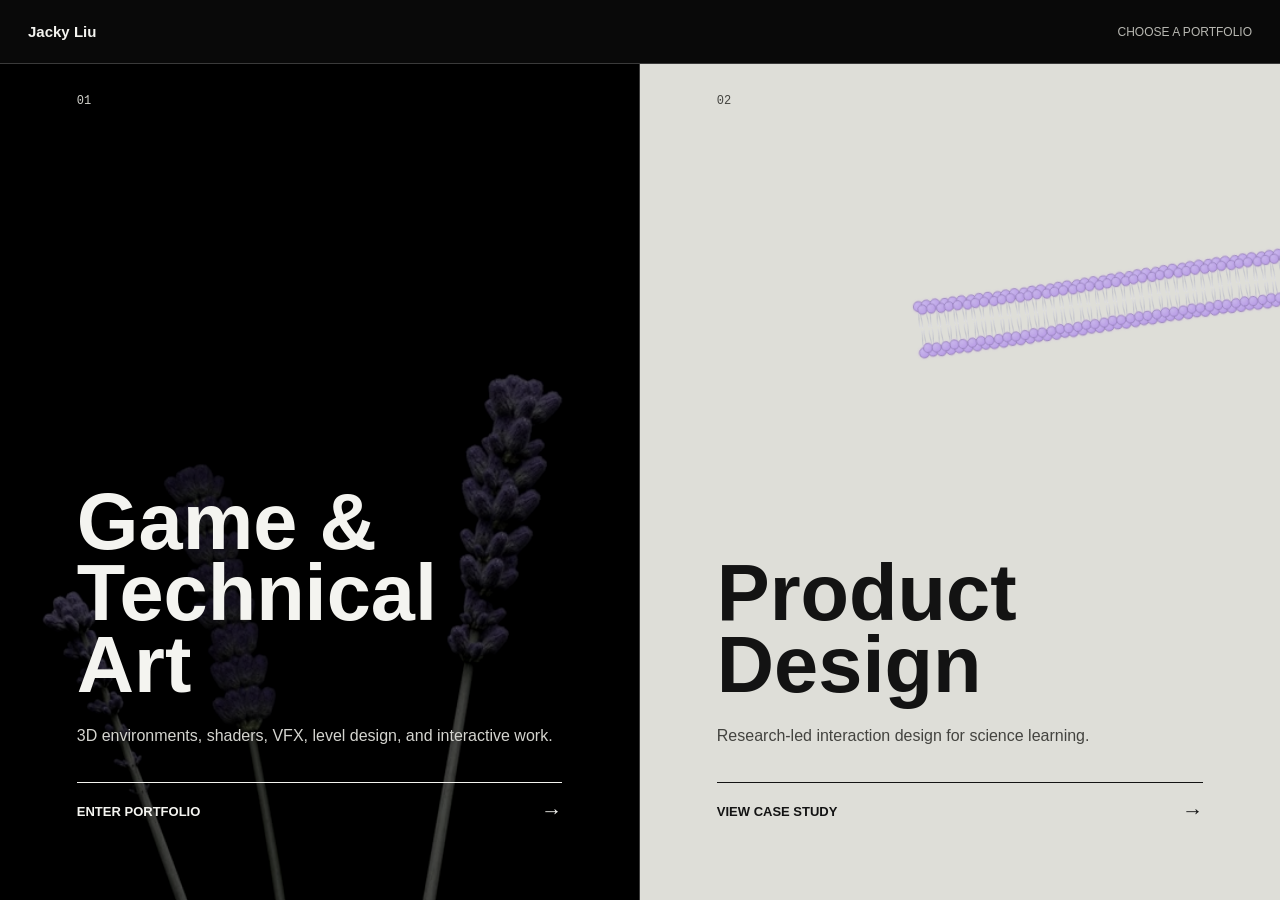
==== commit 85c805d9: "Add Science Inquiry Studio product case study" ====
--- a/index.html
+++ b/index.html
@@ -26,18 +26,12 @@
         </a>
 
         <a class="portfolio-route product-route" href="product-design.html">
-            <span class="product-composition" aria-hidden="true">
-                <span class="composition-frame frame-one"></span>
-                <span class="composition-frame frame-two"></span>
-                <span class="composition-cross cross-one"></span>
-                <span class="composition-cross cross-two"></span>
-                <span class="composition-dot"></span>
-            </span>
+            <img class="product-route-image" src="assets/product/cellai-demo/assets/cell-membrane.svg" alt="" aria-hidden="true">
             <span class="route-content">
                 <span class="route-index">02</span>
                 <span class="route-title">Product<br>Design</span>
-                <span class="route-description">A new collection of product thinking and design work.</span>
-                <span class="route-action">Open workspace <span aria-hidden="true">&#8594;</span></span>
+                <span class="route-description">Research-led interaction design for science learning.</span>
+                <span class="route-action">View case study <span aria-hidden="true">&#8594;</span></span>
             </span>
         </a>
     </main>
--- a/selector.css
+++ b/selector.css
@@ -162,6 +162,18 @@
   color: #131313;
 }
 
+.product-route-image {
+  position: absolute;
+  top: 4%;
+  right: -16%;
+  width: 74%;
+  height: 48%;
+  object-fit: contain;
+  opacity: 0.84;
+  transform: rotate(-8deg);
+  transition: transform 650ms cubic-bezier(0.2, 0.75, 0.2, 1), opacity 400ms ease;
+}
+
 .product-route .route-index,
 .product-route .route-description {
   color: #43433f;
@@ -267,6 +279,12 @@
 .product-route:hover .frame-two,
 .product-route:focus-visible .frame-two {
   transform: translate(-8px, -10px);
+}
+
+.product-route:hover .product-route-image,
+.product-route:focus-visible .product-route-image {
+  opacity: 1;
+  transform: translate(-12px, 8px) rotate(-4deg);
 }
 
 .product-design-page {
